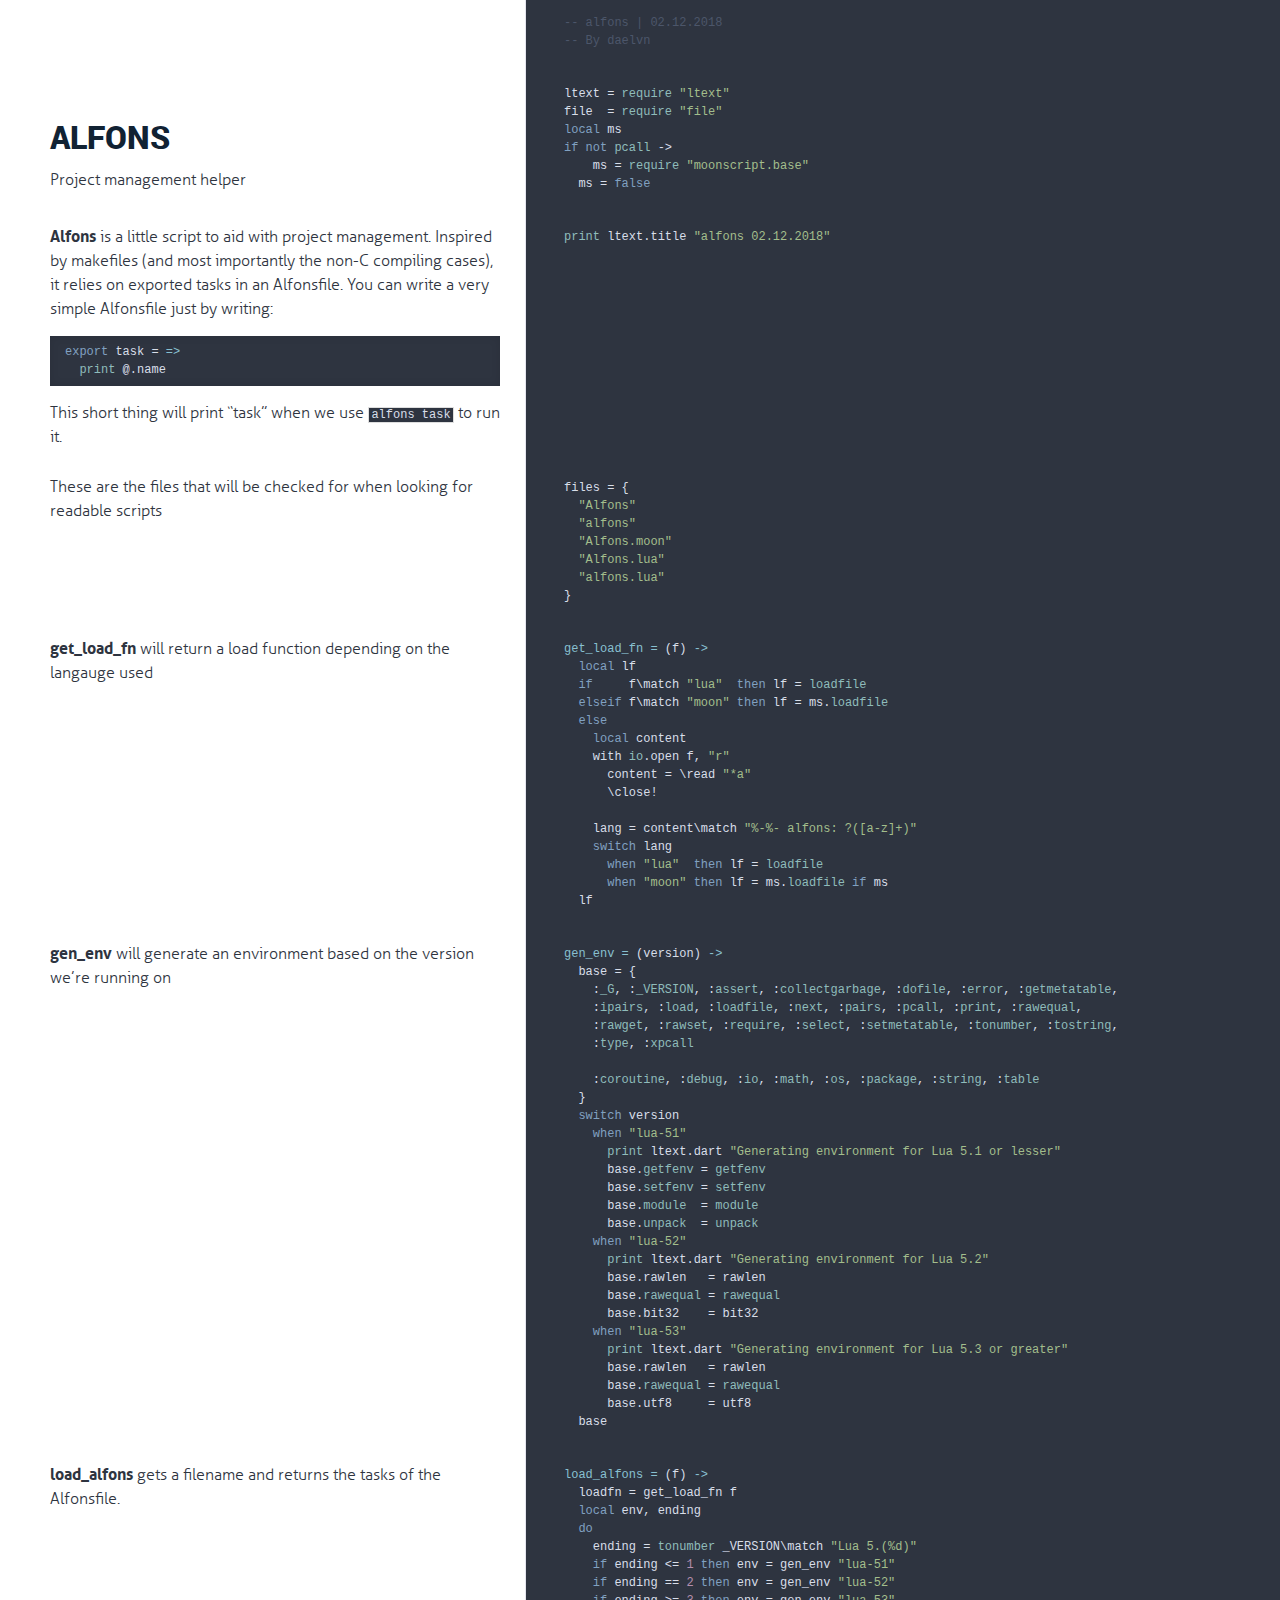
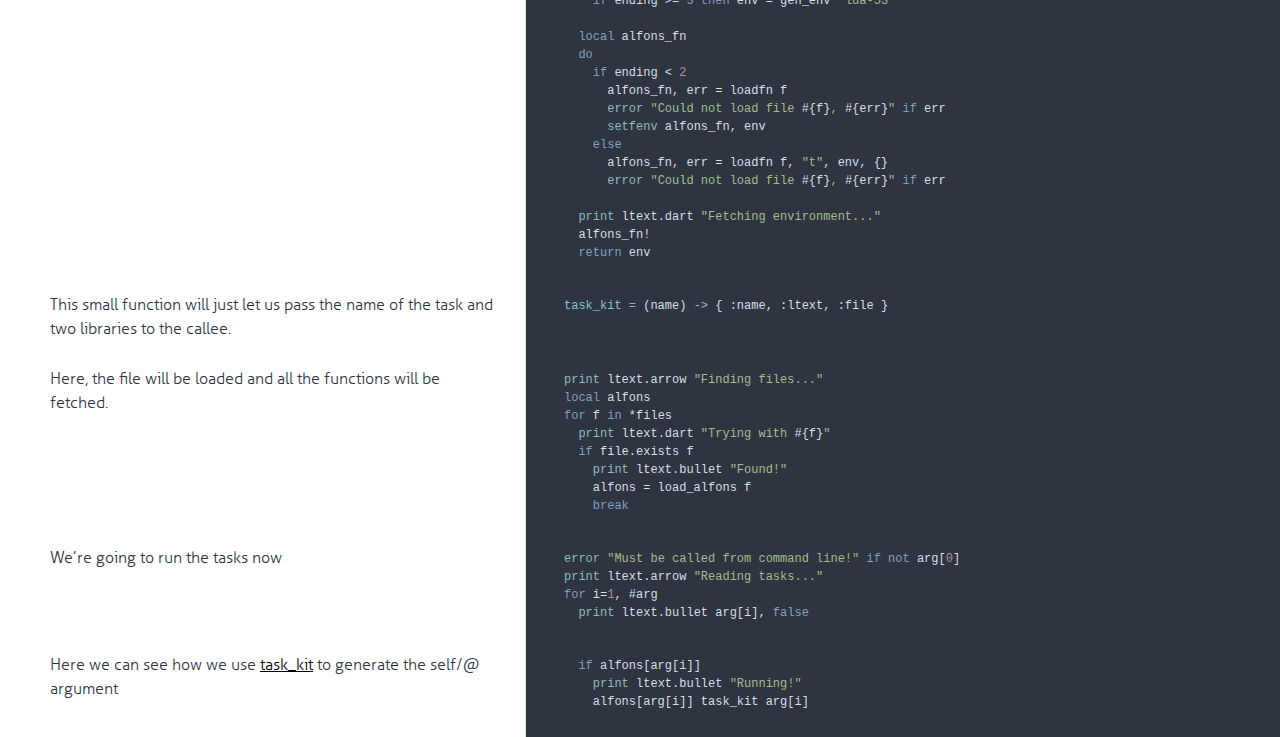
==== docs/index.html @ db0d5622 "Some irrelevant doc change" ====
<!DOCTYPE html>

<html>
<head>
  <title>alfons</title>
  <meta http-equiv="content-type" content="text/html; charset=UTF-8">
  <meta name="viewport" content="width=device-width, target-densitydpi=160dpi, initial-scale=1.0; maximum-scale=1.0; user-scalable=0;">
  <link rel="stylesheet" media="all" href="docco-nord.css" />
</head>
<body>
  <div id="container">
    <div id="background"></div>
    
    <ul class="sections">
        
        
        
        <li id="section-1">
            <div class="annotation">
              
              <div class="pilwrap ">
                <a class="pilcrow" href="#section-1">&#182;</a>
              </div>
              
            </div>
            
            <div class="content"><div class='highlight'><pre><span class="hljs-comment">-- alfons | 02.12.2018</span>
<span class="hljs-comment">-- By daelvn</span></pre></div></div>
            
        </li>
        
        
        <li id="section-2">
            <div class="annotation">
              
              <div class="pilwrap ">
                <a class="pilcrow" href="#section-2">&#182;</a>
              </div>
              <h1 id="alfons">alfons</h1>
<p>Project management helper</p>

            </div>
            
            <div class="content"><div class='highlight'><pre>ltext = <span class="hljs-built_in">require</span> <span class="hljs-string">"ltext"</span>
file  = <span class="hljs-built_in">require</span> <span class="hljs-string">"file"</span>
<span class="hljs-keyword">local</span> ms
<span class="hljs-keyword">if</span> <span class="hljs-keyword">not</span> <span class="hljs-built_in">pcall</span> -&gt;
    ms = <span class="hljs-built_in">require</span> <span class="hljs-string">"moonscript.base"</span>
  ms = <span class="hljs-literal">false</span></pre></div></div>
            
        </li>
        
        
        <li id="section-3">
            <div class="annotation">
              
              <div class="pilwrap ">
                <a class="pilcrow" href="#section-3">&#182;</a>
              </div>
              <p><strong>Alfons</strong> is a little script to aid with project management. Inspired by makefiles
(and most importantly the non-C compiling cases), it relies on exported tasks in an
Alfonsfile. You can write a very simple Alfonsfile just by writing:</p>
<pre><code class="language-moon"><span class="hljs-keyword">export</span> task = <span class="hljs-function">=&gt;</span>
  <span class="hljs-built_in">print</span> @.name</code></pre>
<p>This short thing will print “task” when we use <code>alfons task</code> to run it.</p>

            </div>
            
            <div class="content"><div class='highlight'><pre><span class="hljs-built_in">print</span> ltext.title <span class="hljs-string">"alfons 02.12.2018"</span></pre></div></div>
            
        </li>
        
        
        <li id="section-4">
            <div class="annotation">
              
              <div class="pilwrap ">
                <a class="pilcrow" href="#section-4">&#182;</a>
              </div>
              <p>These are the files that will be checked for when looking for readable scripts</p>

            </div>
            
            <div class="content"><div class='highlight'><pre>files = {
  <span class="hljs-string">"Alfons"</span>
  <span class="hljs-string">"alfons"</span>
  <span class="hljs-string">"Alfons.moon"</span>
  <span class="hljs-string">"Alfons.lua"</span>
  <span class="hljs-string">"alfons.lua"</span>
}</pre></div></div>
            
        </li>
        
        
        <li id="section-5">
            <div class="annotation">
              
              <div class="pilwrap ">
                <a class="pilcrow" href="#section-5">&#182;</a>
              </div>
              <p><strong>get_load_fn</strong> will return a load function depending on the langauge used</p>

            </div>
            
            <div class="content"><div class='highlight'><pre><span class="hljs-function"><span class="hljs-title">get_load_fn</span> = <span class="hljs-params">(f)</span> -&gt;</span>
  <span class="hljs-keyword">local</span> lf
  <span class="hljs-keyword">if</span>     f\match <span class="hljs-string">"lua"</span>  <span class="hljs-keyword">then</span> lf = <span class="hljs-built_in">loadfile</span>
  <span class="hljs-keyword">elseif</span> f\match <span class="hljs-string">"moon"</span> <span class="hljs-keyword">then</span> lf = ms.<span class="hljs-built_in">loadfile</span>
  <span class="hljs-keyword">else</span>
    <span class="hljs-keyword">local</span> content
    with <span class="hljs-built_in">io</span>.open f, <span class="hljs-string">"r"</span>
      content = \read <span class="hljs-string">"*a"</span>
      \close!

    lang = content\match <span class="hljs-string">"%-%- alfons: ?([a-z]+)"</span>
    <span class="hljs-keyword">switch</span> lang
      <span class="hljs-keyword">when</span> <span class="hljs-string">"lua"</span>  <span class="hljs-keyword">then</span> lf = <span class="hljs-built_in">loadfile</span>
      <span class="hljs-keyword">when</span> <span class="hljs-string">"moon"</span> <span class="hljs-keyword">then</span> lf = ms.<span class="hljs-built_in">loadfile</span> <span class="hljs-keyword">if</span> ms
  lf</pre></div></div>
            
        </li>
        
        
        <li id="section-6">
            <div class="annotation">
              
              <div class="pilwrap ">
                <a class="pilcrow" href="#section-6">&#182;</a>
              </div>
              <p><strong>gen_env</strong> will generate an environment based on the version we’re running on</p>

            </div>
            
            <div class="content"><div class='highlight'><pre><span class="hljs-function"><span class="hljs-title">gen_env</span> = <span class="hljs-params">(version)</span> -&gt;</span>
  base = {
    :<span class="hljs-built_in">_G</span>, :<span class="hljs-built_in">_VERSION</span>, :<span class="hljs-built_in">assert</span>, :<span class="hljs-built_in">collectgarbage</span>, :<span class="hljs-built_in">dofile</span>, :<span class="hljs-built_in">error</span>, :<span class="hljs-built_in">getmetatable</span>,
    :<span class="hljs-built_in">ipairs</span>, :<span class="hljs-built_in">load</span>, :<span class="hljs-built_in">loadfile</span>, :<span class="hljs-built_in">next</span>, :<span class="hljs-built_in">pairs</span>, :<span class="hljs-built_in">pcall</span>, :<span class="hljs-built_in">print</span>, :<span class="hljs-built_in">rawequal</span>,
    :<span class="hljs-built_in">rawget</span>, :<span class="hljs-built_in">rawset</span>, :<span class="hljs-built_in">require</span>, :<span class="hljs-built_in">select</span>, :<span class="hljs-built_in">setmetatable</span>, :<span class="hljs-built_in">tonumber</span>, :<span class="hljs-built_in">tostring</span>,
    :<span class="hljs-built_in">type</span>, :<span class="hljs-built_in">xpcall</span>
      
    :<span class="hljs-built_in">coroutine</span>, :<span class="hljs-built_in">debug</span>, :<span class="hljs-built_in">io</span>, :<span class="hljs-built_in">math</span>, :<span class="hljs-built_in">os</span>, :<span class="hljs-built_in">package</span>, :<span class="hljs-built_in">string</span>, :<span class="hljs-built_in">table</span>
  }
  <span class="hljs-keyword">switch</span> version
    <span class="hljs-keyword">when</span> <span class="hljs-string">"lua-51"</span>
      <span class="hljs-built_in">print</span> ltext.dart <span class="hljs-string">"Generating environment for Lua 5.1 or lesser"</span>
      base.<span class="hljs-built_in">getfenv</span> = <span class="hljs-built_in">getfenv</span>
      base.<span class="hljs-built_in">setfenv</span> = <span class="hljs-built_in">setfenv</span>
      base.<span class="hljs-built_in">module</span>  = <span class="hljs-built_in">module</span>
      base.<span class="hljs-built_in">unpack</span>  = <span class="hljs-built_in">unpack</span>
    <span class="hljs-keyword">when</span> <span class="hljs-string">"lua-52"</span>
      <span class="hljs-built_in">print</span> ltext.dart <span class="hljs-string">"Generating environment for Lua 5.2"</span>
      base.rawlen   = rawlen
      base.<span class="hljs-built_in">rawequal</span> = <span class="hljs-built_in">rawequal</span>
      base.bit32    = bit32
    <span class="hljs-keyword">when</span> <span class="hljs-string">"lua-53"</span>
      <span class="hljs-built_in">print</span> ltext.dart <span class="hljs-string">"Generating environment for Lua 5.3 or greater"</span>
      base.rawlen   = rawlen
      base.<span class="hljs-built_in">rawequal</span> = <span class="hljs-built_in">rawequal</span>
      base.utf8     = utf8
  base</pre></div></div>
            
        </li>
        
        
        <li id="section-7">
            <div class="annotation">
              
              <div class="pilwrap ">
                <a class="pilcrow" href="#section-7">&#182;</a>
              </div>
              <p><strong>load_alfons</strong> gets a filename and returns the tasks of the Alfonsfile.</p>

            </div>
            
            <div class="content"><div class='highlight'><pre><span class="hljs-function"><span class="hljs-title">load_alfons</span> = <span class="hljs-params">(f)</span> -&gt;</span>
  loadfn = get_load_fn f
  <span class="hljs-keyword">local</span> env, ending
  <span class="hljs-keyword">do</span>
    ending = <span class="hljs-built_in">tonumber</span> _VERSION\match <span class="hljs-string">"Lua 5.(%d)"</span>
    <span class="hljs-keyword">if</span> ending &lt;= <span class="hljs-number">1</span> <span class="hljs-keyword">then</span> env = gen_env <span class="hljs-string">"lua-51"</span>
    <span class="hljs-keyword">if</span> ending == <span class="hljs-number">2</span> <span class="hljs-keyword">then</span> env = gen_env <span class="hljs-string">"lua-52"</span>
    <span class="hljs-keyword">if</span> ending &gt;= <span class="hljs-number">3</span> <span class="hljs-keyword">then</span> env = gen_env <span class="hljs-string">"lua-53"</span>
  
  <span class="hljs-keyword">local</span> alfons_fn
  <span class="hljs-keyword">do</span>
    <span class="hljs-keyword">if</span> ending &lt; <span class="hljs-number">2</span>
      alfons_fn, err = loadfn f
      <span class="hljs-built_in">error</span> <span class="hljs-string">"Could not load file <span class="hljs-subst">#{f}</span>, <span class="hljs-subst">#{err}</span>"</span> <span class="hljs-keyword">if</span> err
      <span class="hljs-built_in">setfenv</span> alfons_fn, env
    <span class="hljs-keyword">else</span>
      alfons_fn, err = loadfn f, <span class="hljs-string">"t"</span>, env, {}
      <span class="hljs-built_in">error</span> <span class="hljs-string">"Could not load file <span class="hljs-subst">#{f}</span>, <span class="hljs-subst">#{err}</span>"</span> <span class="hljs-keyword">if</span> err

  <span class="hljs-built_in">print</span> ltext.dart <span class="hljs-string">"Fetching environment..."</span>
  alfons_fn!
  <span class="hljs-keyword">return</span> env</pre></div></div>
            
        </li>
        
        
        <li id="section-8">
            <div class="annotation">
              
              <div class="pilwrap ">
                <a class="pilcrow" href="#section-8">&#182;</a>
              </div>
              <p><a name="task_kit"></a>
This small function will just let us pass the name of the task and two libraries
to the callee.</p>

            </div>
            
            <div class="content"><div class='highlight'><pre><span class="hljs-function"><span class="hljs-title">task_kit</span> = <span class="hljs-params">(name)</span> -&gt;</span> { :name, :ltext, :file }</pre></div></div>
            
        </li>
        
        
        <li id="section-9">
            <div class="annotation">
              
              <div class="pilwrap ">
                <a class="pilcrow" href="#section-9">&#182;</a>
              </div>
              <p>Here, the file will be loaded and all the functions will be fetched.</p>

            </div>
            
            <div class="content"><div class='highlight'><pre><span class="hljs-built_in">print</span> ltext.arrow <span class="hljs-string">"Finding files..."</span>
<span class="hljs-keyword">local</span> alfons
<span class="hljs-keyword">for</span> f <span class="hljs-keyword">in</span> *files
  <span class="hljs-built_in">print</span> ltext.dart <span class="hljs-string">"Trying with <span class="hljs-subst">#{f}</span>"</span>
  <span class="hljs-keyword">if</span> file.exists f
    <span class="hljs-built_in">print</span> ltext.bullet <span class="hljs-string">"Found!"</span>
    alfons = load_alfons f
    <span class="hljs-keyword">break</span></pre></div></div>
            
        </li>
        
        
        <li id="section-10">
            <div class="annotation">
              
              <div class="pilwrap ">
                <a class="pilcrow" href="#section-10">&#182;</a>
              </div>
              <p>We’re going to run the tasks now</p>

            </div>
            
            <div class="content"><div class='highlight'><pre><span class="hljs-built_in">error</span> <span class="hljs-string">"Must be called from command line!"</span> <span class="hljs-keyword">if</span> <span class="hljs-keyword">not</span> arg[<span class="hljs-number">0</span>]
<span class="hljs-built_in">print</span> ltext.arrow <span class="hljs-string">"Reading tasks..."</span>
<span class="hljs-keyword">for</span> i=<span class="hljs-number">1</span>, #arg
  <span class="hljs-built_in">print</span> ltext.bullet arg[i], <span class="hljs-literal">false</span></pre></div></div>
            
        </li>
        
        
        <li id="section-11">
            <div class="annotation">
              
              <div class="pilwrap ">
                <a class="pilcrow" href="#section-11">&#182;</a>
              </div>
              <p>Here we can see how we use <a href="#task_kit">task_kit</a> to generate the self/@ argument </p>

            </div>
            
            <div class="content"><div class='highlight'><pre>  <span class="hljs-keyword">if</span> alfons[arg[i]]
    <span class="hljs-built_in">print</span> ltext.bullet <span class="hljs-string">"Running!"</span>
    alfons[arg[i]] task_kit arg[i]</pre></div></div>
            
        </li>
        
    </ul>
  </div>
</body>
</html>
---- docs/docco-nord.css ----
/*--------------------- Typography ----------------------------*/

@font-face {
    font-family: 'aller-light';
    src: url('public/fonts/aller-light.eot');
    src: url('public/fonts/aller-light.eot?#iefix') format('embedded-opentype'),
         url('public/fonts/aller-light.woff') format('woff'),
         url('public/fonts/aller-light.ttf') format('truetype');
    font-weight: normal;
    font-style: normal;
}

@font-face {
    font-family: 'aller-bold';
    src: url('public/fonts/aller-bold.eot');
    src: url('public/fonts/aller-bold.eot?#iefix') format('embedded-opentype'),
         url('public/fonts/aller-bold.woff') format('woff'),
         url('public/fonts/aller-bold.ttf') format('truetype');
    font-weight: normal;
    font-style: normal;
}

@font-face {
    font-family: 'roboto-black';
    src: url('public/fonts/roboto-black.eot');
    src: url('public/fonts/roboto-black.eot?#iefix') format('embedded-opentype'),
         url('public/fonts/roboto-black.woff') format('woff'),
         url('public/fonts/roboto-black.ttf') format('truetype');
    font-weight: normal;
    font-style: normal;
}

/*--------------------- Layout ----------------------------*/
html { height: 100%; }
body {
  font-family: "aller-light";
  font-size: 14px;
  line-height: 18px;
  color: #2E3440;
  margin: 0; padding: 0;
  height:100%;
}
#container { min-height: 100%; }

a {
  color: #000;
}

b, strong {
  font-weight: normal;
  font-family: "aller-bold";
}

p {
  margin: 15px 0 0px;
}
  .annotation ul, .annotation ol {
    margin: 25px 0;
  }
    .annotation ul li, .annotation ol li {
      font-size: 14px;
      line-height: 18px;
      margin: 10px 0;
    }

h1, h2, h3, h4, h5, h6 {
  color: #112233;
  line-height: 1em;
  font-weight: normal;
  font-family: "roboto-black";
  text-transform: uppercase;
  margin: 30px 0 15px 0;
}

h1 {
  margin-top: 40px;
}
h2 {
  font-size: 1.26em;
}

hr {
  border: 0;
  background: 1px #ddd;
  height: 1px;
  margin: 20px 0;
}

pre, tt, code {
  font-size: 12px; line-height: 16px;
  font-family: Menlo, Monaco, Consolas, "Lucida Console", monospace;
  margin: 0; padding: 0;
}
  .annotation pre {
    display: block;
    margin: 0;
    padding: 7px 10px;
    background: #fcfcfc;
    -moz-box-shadow:    inset 0 0 10px rgba(0,0,0,0.1);
    -webkit-box-shadow: inset 0 0 10px rgba(0,0,0,0.1);
    box-shadow:         inset 0 0 10px rgba(0,0,0,0.1);
    overflow-x: auto;
  }
    .annotation pre code {
      border: 0;
      padding: 0;
      background: transparent;
    }


blockquote {
  border-left: 5px solid #ccc;
  margin: 0;
  padding: 1px 0 1px 1em;
}
  .sections blockquote p {
    font-family: Menlo, Consolas, Monaco, monospace;
    font-size: 12px; line-height: 16px;
    color: #999;
    margin: 10px 0 0;
    white-space: pre-wrap;
  }

ul.sections {
  list-style: none;
  padding:0 0 5px 0;;
  margin:0;
}

/*
  Force border-box so that % widths fit the parent
  container without overlap because of margin/padding.

  More Info : http://www.quirksmode.org/css/box.html
*/
ul.sections > li > div {
  -moz-box-sizing: border-box;    /* firefox */
  -ms-box-sizing: border-box;     /* ie */
  -webkit-box-sizing: border-box; /* webkit */
  -khtml-box-sizing: border-box;  /* konqueror */
  box-sizing: border-box;         /* css3 */
}


/*---------------------- Jump Page -----------------------------*/
#jump_to, #jump_page {
  margin: 0;
  background: white;
  -webkit-box-shadow: 0 0 25px #777; -moz-box-shadow: 0 0 25px #777;
  -webkit-border-bottom-left-radius: 5px; -moz-border-radius-bottomleft: 5px;
  font: 16px Arial;
  cursor: pointer;
  text-align: right;
  list-style: none;
}

#jump_to a {
  text-decoration: none;
}

#jump_to a.large {
  display: none;
}
#jump_to a.small {
  font-size: 22px;
  font-weight: bold;
  color: #676767;
}

#jump_to, #jump_wrapper {
  position: fixed;
  right: 0; top: 0;
  padding: 10px 15px;
  margin:0;
}

#jump_wrapper {
  display: none;
  padding:0;
}

#jump_to:hover #jump_wrapper {
  display: block;
}

#jump_page_wrapper{
  position: fixed;
  right: 0;
  top: 0;
  bottom: 0;
}

#jump_page {
  padding: 5px 0 3px;
  margin: 0 0 25px 25px;
  max-height: 100%;
  overflow: auto;
}

#jump_page .source {
  display: block;
  padding: 15px;
  text-decoration: none;
  border-top: 1px solid #eee;
}

#jump_page .source:hover {
  background: #2E3440;
}

#jump_page .source:first-child {
}

/*---------------------- Low resolutions (> 320px) ---------------------*/
@media only screen and (min-width: 320px) {
  .pilwrap { display: none; }

  ul.sections > li > div {
    display: block;
    padding:5px 10px 0 10px;
  }

  ul.sections > li > div.annotation ul, ul.sections > li > div.annotation ol {
    padding-left: 30px;
  }

  ul.sections > li > div.content {
    overflow-x:auto;
    -webkit-box-shadow: inset 0 0 5px #e5e5ee;
    box-shadow: inset 0 0 5px #e5e5ee;
    border: 1px solid #dedede;
    margin:5px 10px 5px 10px;
    padding-bottom: 5px;
  }

  ul.sections > li > div.annotation pre {
    margin: 7px 0 7px;
    padding-left: 15px;
  }

  ul.sections > li > div.annotation p tt, .annotation code {
    background: #2E3440;
    border: 1px solid #dedede;
    font-size: 12px;
    padding: 0 0.2em;
  }
}

/*----------------------  (> 481px) ---------------------*/
@media only screen and (min-width: 481px) {
  #container {
    position: relative;
  }
  body {
    background-color: #2E3440;
    font-size: 15px;
    line-height: 21px;
  }
  pre, tt, code {
    line-height: 18px;
  }
  p, ul, ol {
    margin: 0 0 15px;
  }


  #jump_to {
    padding: 5px 10px;
  }
  #jump_wrapper {
    padding: 0;
  }
  #jump_to, #jump_page {
    font: 10px Arial;
    text-transform: uppercase;
  }
  #jump_page .source {
    padding: 5px 10px;
  }
  #jump_to a.large {
    display: inline-block;
  }
  #jump_to a.small {
    display: none;
  }



  #background {
    position: absolute;
    top: 0; bottom: 0;
    width: 350px;
    background: #fff;
    border-right: 1px solid #e5e5ee;
    z-index: -1;
  }

  ul.sections > li > div.annotation ul, ul.sections > li > div.annotation ol {
    padding-left: 40px;
  }

  ul.sections > li {
    white-space: nowrap;
  }

  ul.sections > li > div {
    display: inline-block;
  }

  ul.sections > li > div.annotation {
    max-width: 350px;
    min-width: 350px;
    min-height: 5px;
    padding: 13px;
    overflow-x: hidden;
    white-space: normal;
    vertical-align: top;
    text-align: left;
  }
  ul.sections > li > div.annotation pre {
    margin: 15px 0 15px;
    padding-left: 15px;
  }

  ul.sections > li > div.content {
    padding: 13px;
    vertical-align: top;
    border: none;
    -webkit-box-shadow: none;
    box-shadow: none;
  }

  .pilwrap {
    position: relative;
    display: inline;
  }

  .pilcrow {
    font: 12px Arial;
    text-decoration: none;
    color: #454545;
    position: absolute;
    top: 3px; left: -20px;
    padding: 1px 2px;
    opacity: 0;
    -webkit-transition: opacity 0.2s linear;
  }
    .for-h1 .pilcrow {
      top: 47px;
    }
    .for-h2 .pilcrow, .for-h3 .pilcrow, .for-h4 .pilcrow {
      top: 35px;
    }

  ul.sections > li > div.annotation:hover .pilcrow {
    opacity: 1;
  }
}

/*---------------------- (> 1025px) ---------------------*/
@media only screen and (min-width: 1025px) {

  body {
    font-size: 16px;
    line-height: 24px;
  }

  #background {
    width: 525px;
  }
  ul.sections > li > div.annotation {
    max-width: 525px;
    min-width: 525px;
    padding: 10px 25px 1px 50px;
  }
  ul.sections > li > div.content {
    padding: 9px 15px 16px 25px;
  }
}

/*---------------------- Syntax Highlighting -----------------------------*/

td.linenos { background-color: #f0f0f0; padding-right: 10px; }
span.lineno { background-color: #f0f0f0; padding: 0 5px 0 5px; }
/*

github.com style (c) Vasily Polovnyov <vast@whiteants.net>

*/
/*
pre code {
  display: block; padding: 0.5em;
  color: #000;
  background: #f8f8ff
}

pre .hljs-comment,
pre .hljs-template_comment,
pre .hljs-diff .hljs-header,
pre .hljs-javadoc {
  color: #408080;
  font-style: italic
}

pre .hljs-keyword,
pre .hljs-assignment,
pre .hljs-literal,
pre .hljs-css .hljs-rule .hljs-keyword,
pre .hljs-winutils,
pre .hljs-javascript .hljs-title,
pre .hljs-lisp .hljs-title,
pre .hljs-subst {
  color: #954121;
  /*font-weight: bold*/
/*}

pre .hljs-number,
pre .hljs-hexcolor {
  color: #40a070
}

pre .hljs-string,
pre .hljs-tag .hljs-value,
pre .hljs-phpdoc,
pre .hljs-tex .hljs-formula {
  color: #219161;
}

pre .hljs-title,
pre .hljs-id {
  color: #19469D;
}
pre .hljs-params {
  color: #00F;
}

pre .hljs-javascript .hljs-title,
pre .hljs-lisp .hljs-title,
pre .hljs-subst {
  font-weight: normal
}

pre .hljs-class .hljs-title,
pre .hljs-haskell .hljs-label,
pre .hljs-tex .hljs-command {
  color: #458;
  font-weight: bold
}

pre .hljs-tag,
pre .hljs-tag .hljs-title,
pre .hljs-rules .hljs-property,
pre .hljs-django .hljs-tag .hljs-keyword {
  color: #000080;
  font-weight: normal
}

pre .hljs-attribute,
pre .hljs-variable,
pre .hljs-instancevar,
pre .hljs-lisp .hljs-body {
  color: #008080
}

pre .hljs-regexp {
  color: #B68
}

pre .hljs-class {
  color: #458;
  font-weight: bold
}

pre .hljs-symbol,
pre .hljs-ruby .hljs-symbol .hljs-string,
pre .hljs-ruby .hljs-symbol .hljs-keyword,
pre .hljs-ruby .hljs-symbol .hljs-keymethods,
pre .hljs-lisp .hljs-keyword,
pre .hljs-tex .hljs-special,
pre .hljs-input_number {
  color: #990073
}

pre .hljs-builtin,
pre .hljs-constructor,
pre .hljs-built_in,
pre .hljs-lisp .hljs-title {
  color: #0086b3
}

pre .hljs-preprocessor,
pre .hljs-pi,
pre .hljs-doctype,
pre .hljs-shebang,
pre .hljs-cdata {
  color: #999;
  font-weight: bold
}

pre .hljs-deletion {
  background: #fdd
}

pre .hljs-addition {
  background: #dfd
}

pre .hljs-diff .hljs-change {
  background: #0086b3
}

pre .hljs-chunk {
  color: #aaa
}

pre .hljs-tex .hljs-formula {
  opacity: 0.5;
}*/
/*
 * Copyright (c) 2017-present Arctic Ice Studio <development@arcticicestudio.com>
 * Copyright (c) 2017-present Sven Greb <development@svengreb.de>
 *
 * Project:    Nord highlight.js
 * Version:    0.1.0
 * Repository: https://github.com/arcticicestudio/nord-highlightjs
 * License:    MIT
 * References:
 *   https://github.com/arcticicestudio/nord
 */
div.annotation code {
  color: #d8dee9;
}

div.annotation pre {
  background-color: #2e3440;
}

div.highlight pre {
  color: #d8dee9;
}

.hljs {
  display: block;
  overflow-x: auto;
  padding: 0.5em;
  background: #2E3440;
}

.hljs,
.hljs-subst {
  color: #D8DEE9;
}

.hljs-selector-tag {
  color: #81A1C1;
}

.hljs-selector-id {
  color: #8FBCBB;
  font-weight: bold;
}

.hljs-selector-class {
  color: #8FBCBB;
}

.hljs-selector-attr {
  color: #8FBCBB;
}

.hljs-selector-pseudo {
  color: #88C0D0;
}

.hljs-addition {
  background-color: rgba(163, 190, 140, 0.5);
}

.hljs-deletion {
  background-color: rgba(191, 97, 106, 0.5);
}

.hljs-built_in,
.hljs-type {
  color: #8FBCBB;
}

.hljs-class {
  color: #8FBCBB;
}

.hljs-function {
  color: #88C0D0;
}

.hljs-function > .hljs-title {
  color: #88C0D0;
}

.hljs-keyword,
.hljs-literal,
.hljs-symbol {
  color: #81A1C1;
}

.hljs-number {
  color: #B48EAD;
}

.hljs-regexp {
  color: #EBCB8B;
}

.hljs-string {
  color: #A3BE8C;
}

.hljs-title {
  color: #8FBCBB;
}

.hljs-params {
  color: #D8DEE9;
}

.hljs-bullet {
  color: #81A1C1;
}

.hljs-code {
  color: #8FBCBB;
}

.hljs-emphasis {
  font-style: italic;
}

.hljs-formula {
  color: #8FBCBB;
}

.hljs-strong {
  font-weight: bold;
}

.hljs-link:hover {
  text-decoration: underline;
}

.hljs-quote {
  color: #4C566A;
}

.hljs-comment {
  color: #4C566A;
}

.hljs-doctag {
  color: #8FBCBB;
}

.hljs-meta,
.hljs-meta-keyword {
  color: #5E81AC;
}

.hljs-meta-string {
  color: #A3BE8C;
}

.hljs-attr {
  color: #8FBCBB;
}

.hljs-attribute {
  color: #D8DEE9;
}

.hljs-builtin-name {
  color: #81A1C1;
}

.hljs-name {
  color: #81A1C1;
}

.hljs-section {
  color: #88C0D0;
}

.hljs-tag {
  color: #81A1C1;
}

.hljs-variable {
  color: #D8DEE9;
}

.hljs-template-variable {
  color: #D8DEE9;
}

.hljs-template-tag {
  color: #5E81AC;
}

.abnf .hljs-attribute {
  color: #88C0D0;
}

.abnf .hljs-symbol {
  color: #EBCB8B;
}

.apache .hljs-attribute {
  color: #88C0D0;
}

.apache .hljs-section {
  color: #81A1C1;
}

.arduino .hljs-built_in {
  color: #88C0D0;
}

.aspectj .hljs-meta {
  color: #D08770;
}

.aspectj > .hljs-title {
  color: #88C0D0;
}

.bnf .hljs-attribute {
  color: #8FBCBB;
}

.clojure .hljs-name {
  color: #88C0D0;
}

.clojure .hljs-symbol {
  color: #EBCB8B;
}

.coq .hljs-built_in {
  color: #88C0D0;
}

.cpp .hljs-meta-string {
  color: #8FBCBB;
}

.css .hljs-built_in {
  color: #88C0D0;
}

.css .hljs-keyword {
  color: #D08770;
}

.diff .hljs-meta {
  color: #8FBCBB;
}

.ebnf .hljs-attribute {
  color: #8FBCBB;
}

.glsl .hljs-built_in {
  color: #88C0D0;
}

.groovy .hljs-meta:not(:first-child) {
  color: #D08770;
}

.haxe .hljs-meta {
  color: #D08770;
}

.java .hljs-meta {
  color: #D08770;
}

.ldif .hljs-attribute {
  color: #8FBCBB;
}

.lisp .hljs-name {
  color: #88C0D0;
}

.lua .hljs-built_in {
  color: #88C0D0;
}

.moonscript .hljs-built_in {
  color: #88C0D0;
}

.nginx .hljs-attribute {
  color: #88C0D0;
}

.nginx .hljs-section {
  color: #5E81AC;
}

.pf .hljs-built_in {
  color: #88C0D0;
}

.processing .hljs-built_in {
  color: #88C0D0;
}

.scss .hljs-keyword {
  color: #81A1C1;
}

.stylus .hljs-keyword {
  color: #81A1C1;
}

.swift .hljs-meta {
  color: #D08770;
}

.vim .hljs-built_in {
  color: #88C0D0;
  font-style: italic;
}

.yaml .hljs-meta {
  color: #D08770;
}
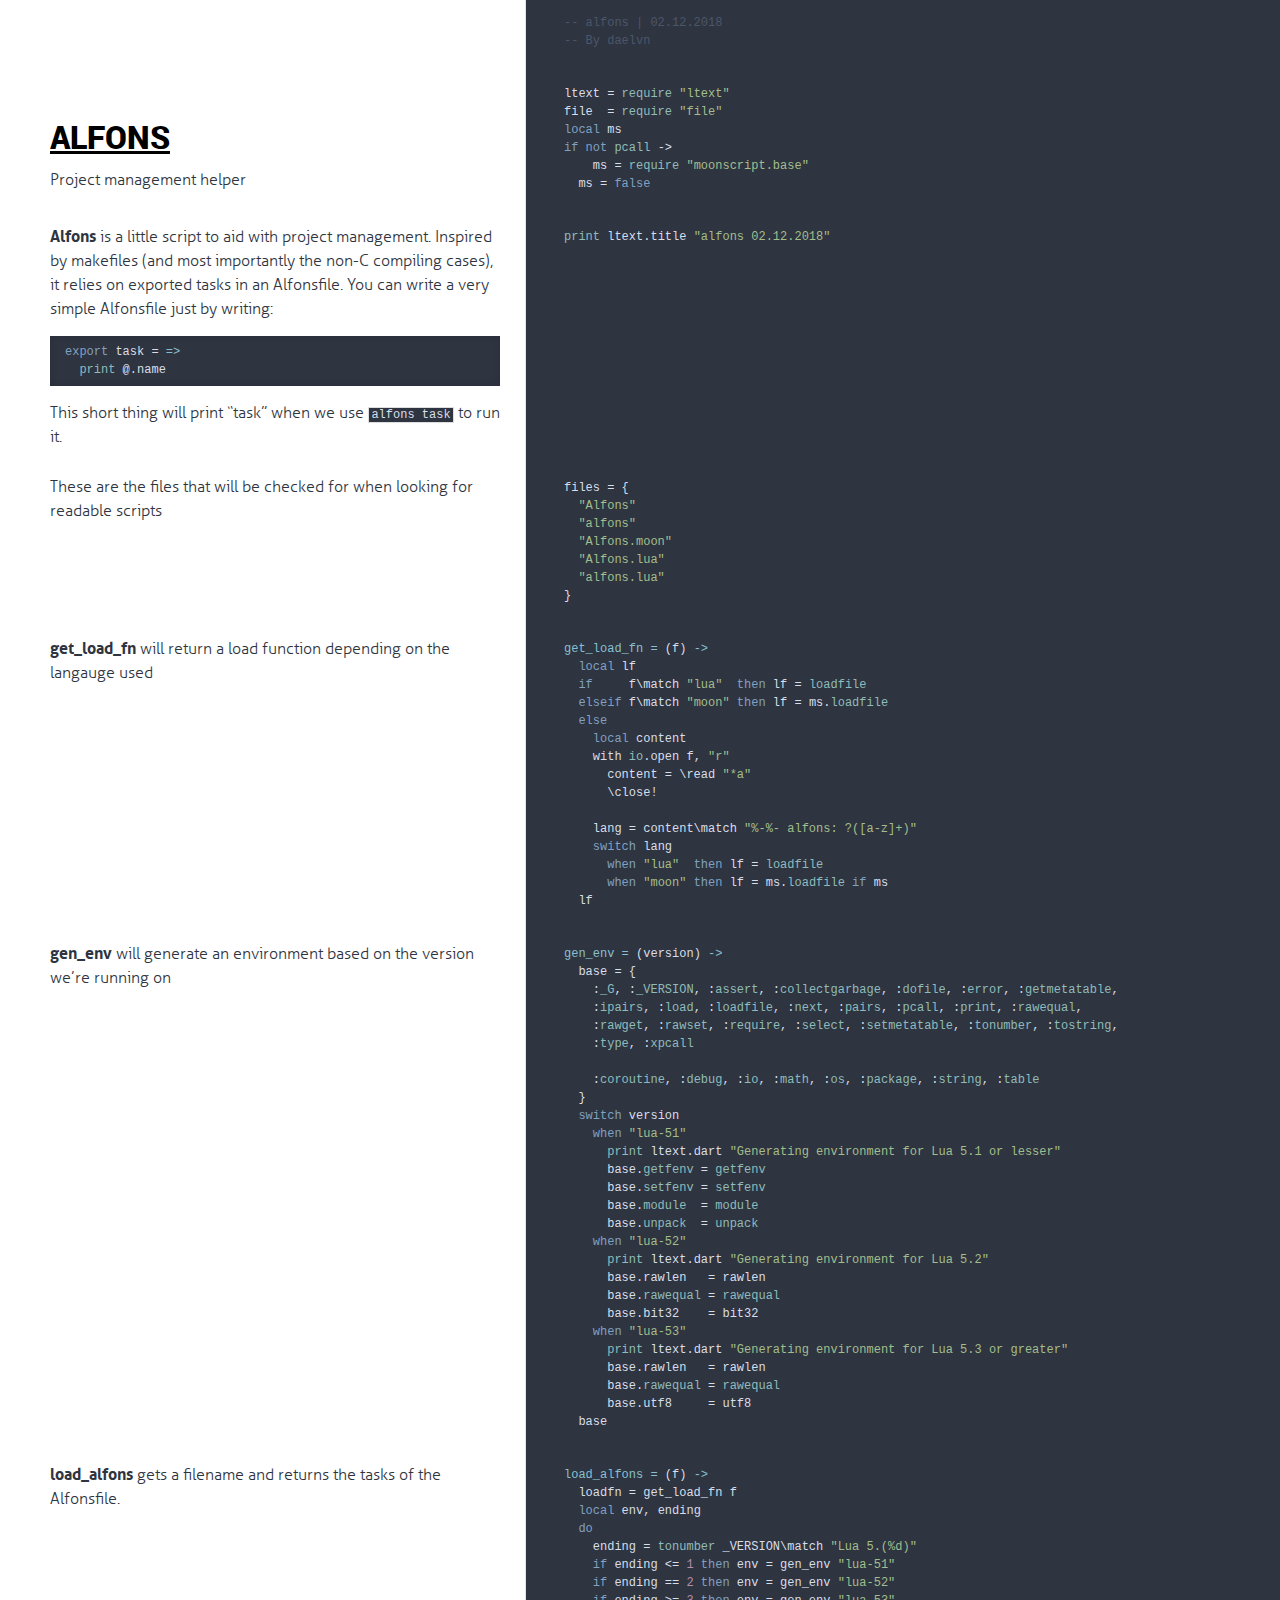
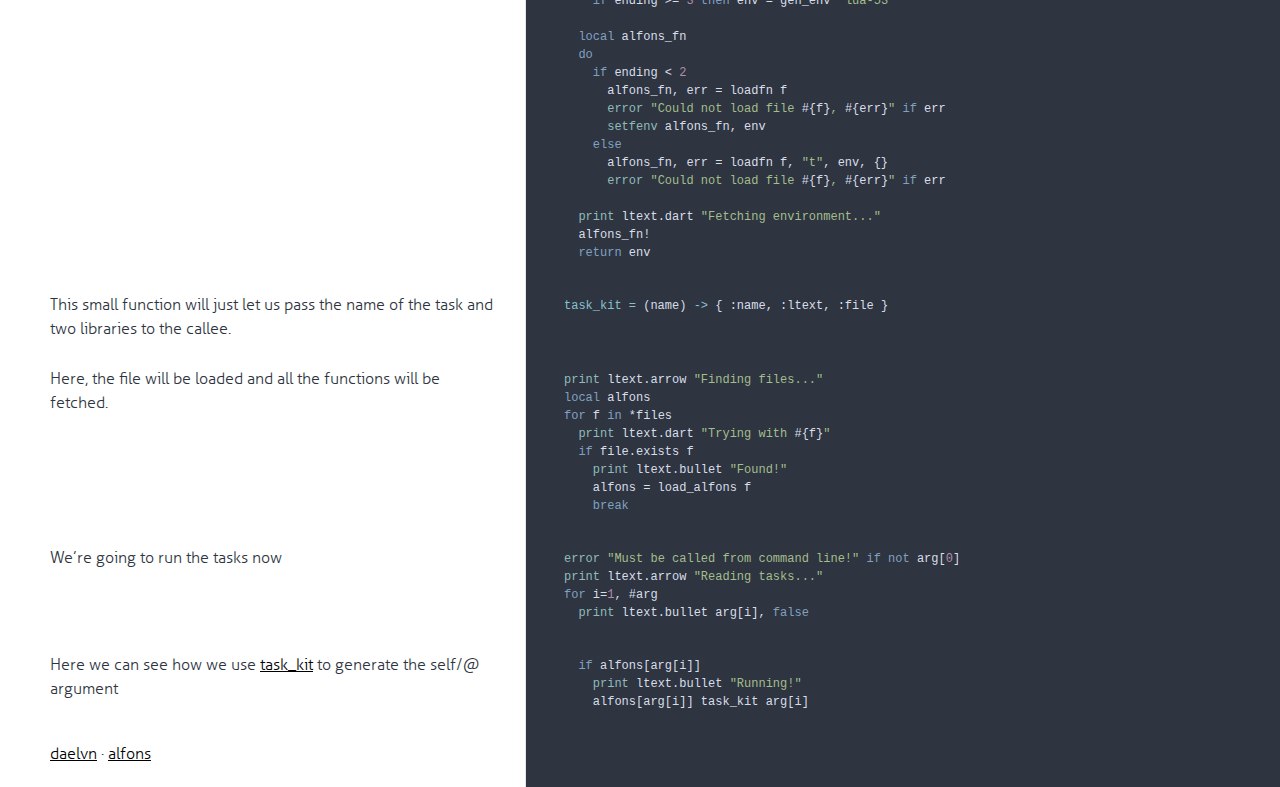
==== commit 71c02f5a: "Some irrelevant doc change again, fuckup included" ====
--- a/docs/index.html
+++ b/docs/index.html
@@ -2,7 +2,7 @@
 
 <html>
 <head>
-  <title>alfons</title>
+  <title>[alfons](https://github.com/daelvn/alfons)</title>
   <meta http-equiv="content-type" content="text/html; charset=UTF-8">
   <meta name="viewport" content="width=device-width, target-densitydpi=160dpi, initial-scale=1.0; maximum-scale=1.0; user-scalable=0;">
   <link rel="stylesheet" media="all" href="docco-nord.css" />
@@ -36,7 +36,7 @@
               <div class="pilwrap ">
                 <a class="pilcrow" href="#section-2">&#182;</a>
               </div>
-              <h1 id="alfons">alfons</h1>
+              <h1 id="alfons"><a href="https://github.com/daelvn/alfons">alfons</a></h1>
 <p>Project management helper</p>
 
             </div>
@@ -271,6 +271,19 @@
             
         </li>
         
+        
+        <li id="section-12">
+            <div class="annotation">
+              
+              <div class="pilwrap ">
+                <a class="pilcrow" href="#section-12">&#182;</a>
+              </div>
+              <p><a href="https://github.com/daelvn">daelvn</a> · <a href="https://alfons.daelvn.ga">alfons</a></p>
+
+            </div>
+            
+        </li>
+        
     </ul>
   </div>
 </body>
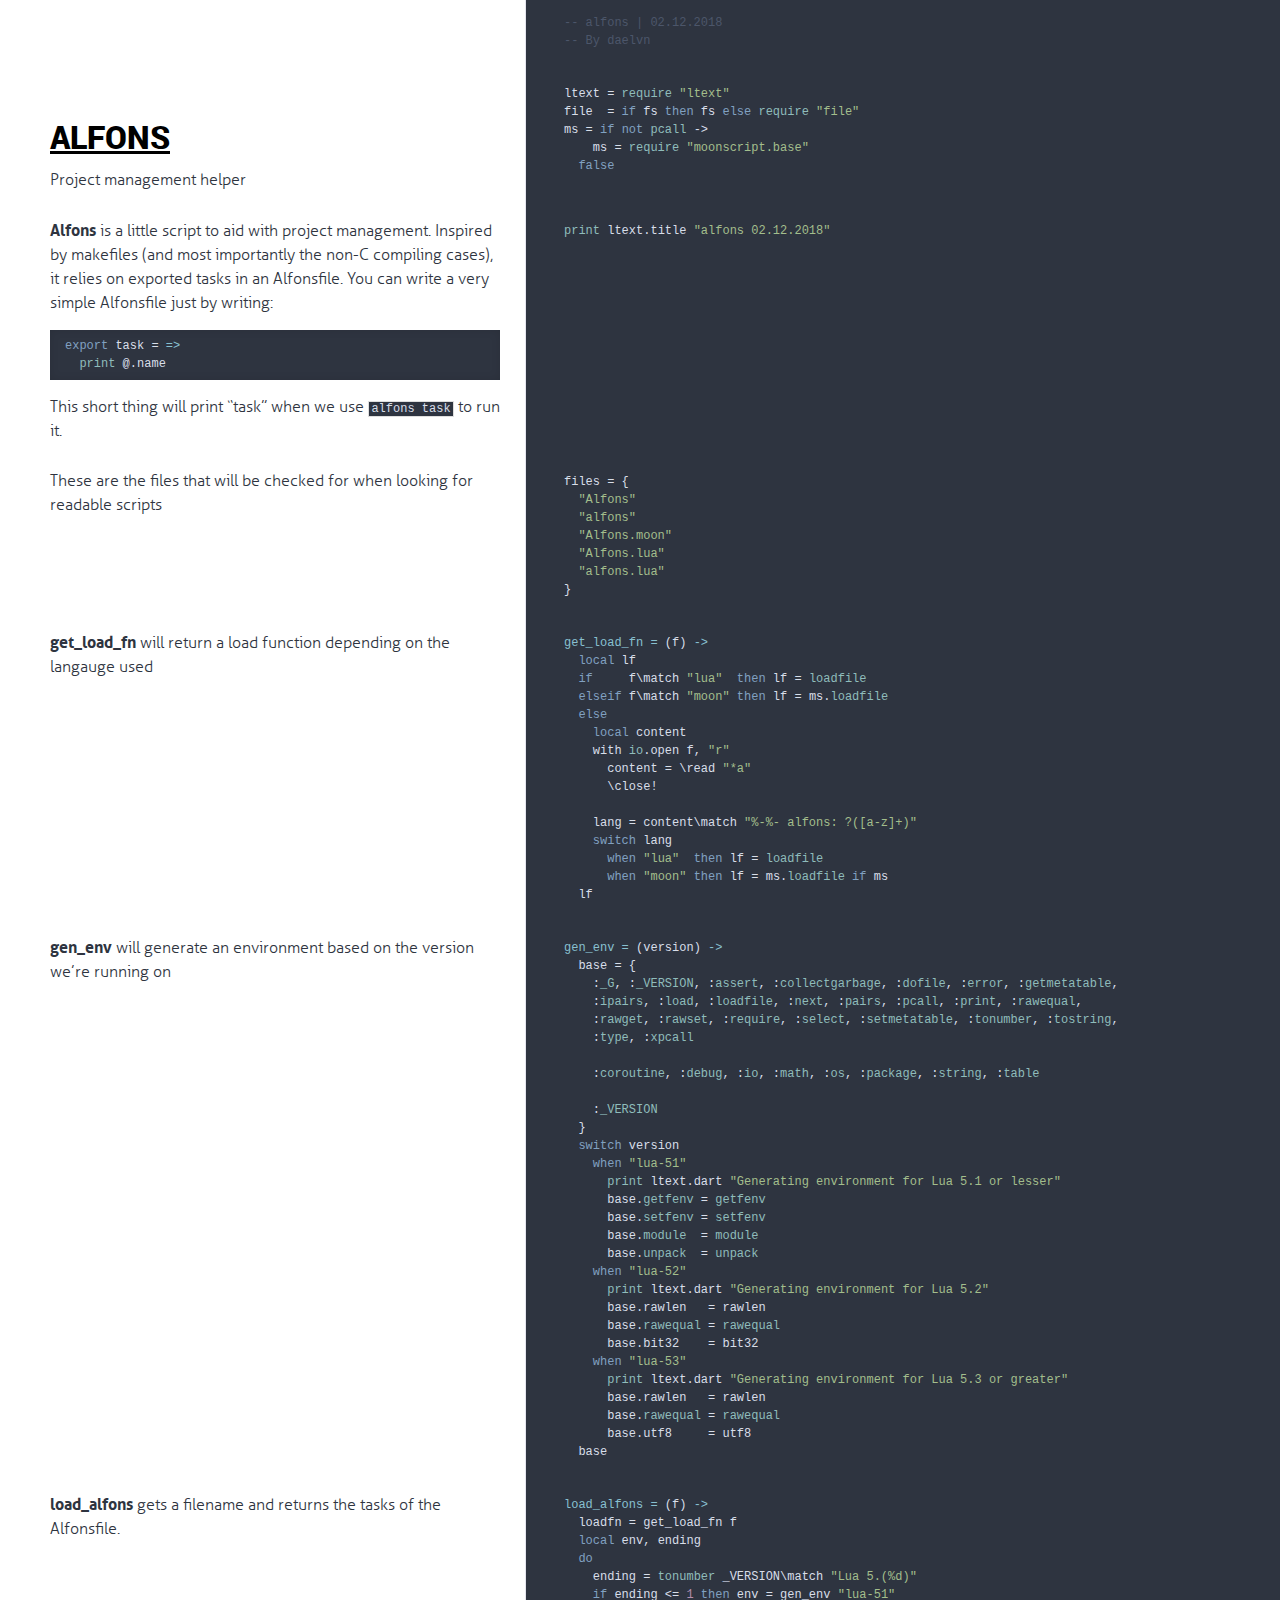
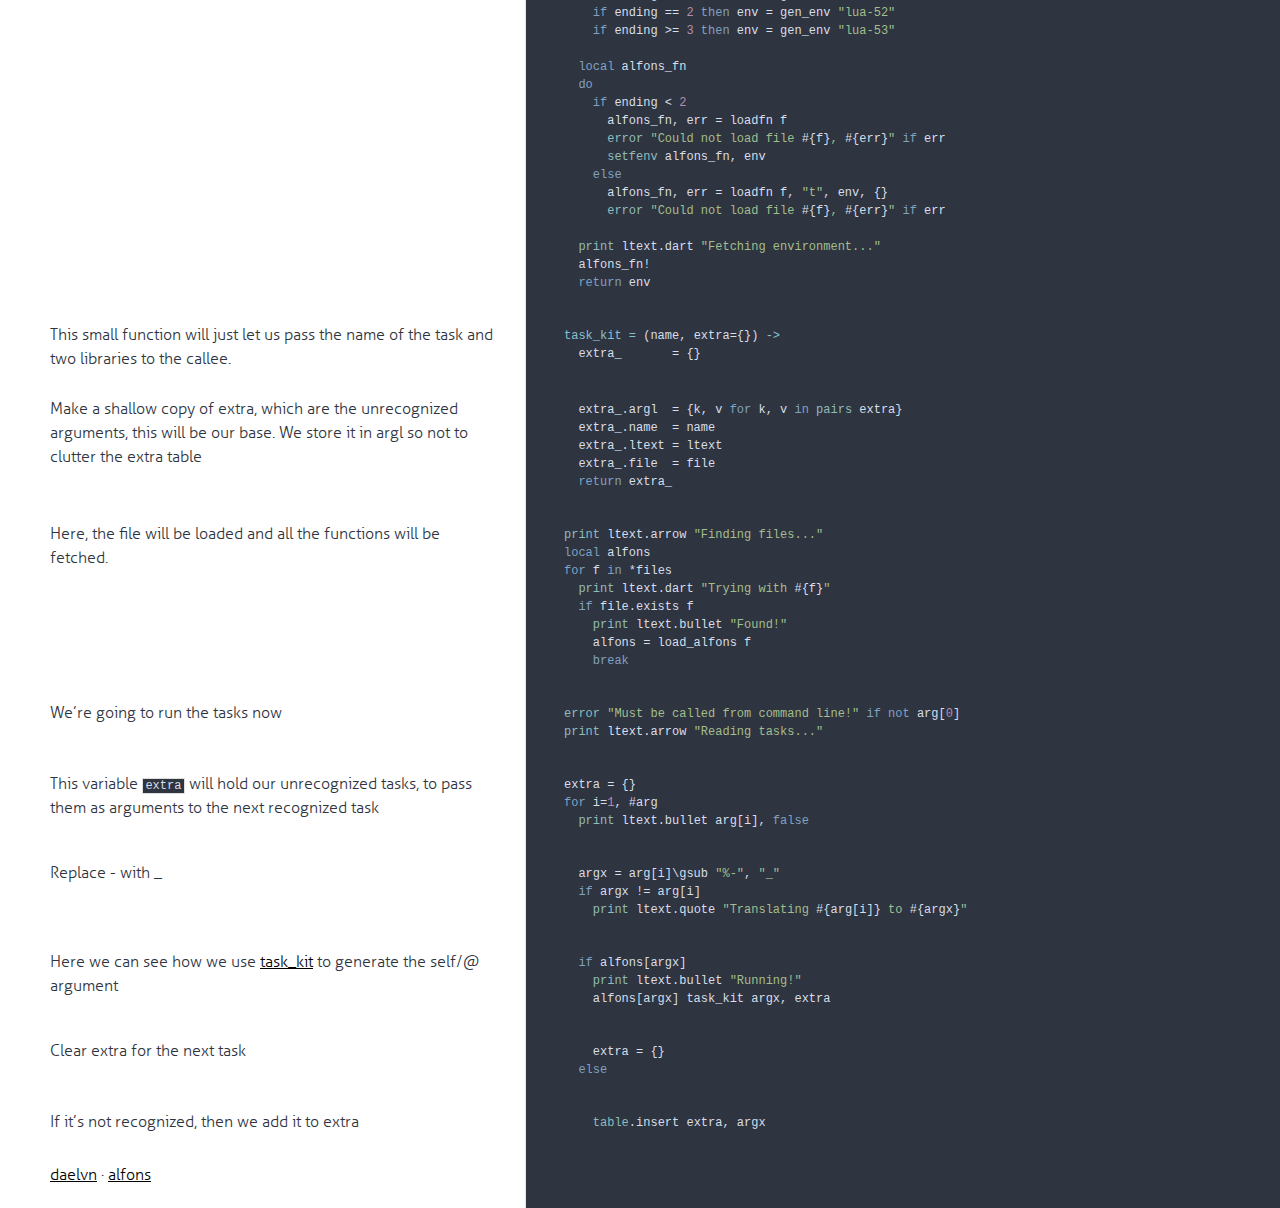
==== commit 68eb2a72: "Added hyphenation and argument passing" ====
--- a/docs/index.html
+++ b/docs/index.html
@@ -42,11 +42,10 @@
             </div>
             
             <div class="content"><div class='highlight'><pre>ltext = <span class="hljs-built_in">require</span> <span class="hljs-string">"ltext"</span>
-file  = <span class="hljs-built_in">require</span> <span class="hljs-string">"file"</span>
-<span class="hljs-keyword">local</span> ms
-<span class="hljs-keyword">if</span> <span class="hljs-keyword">not</span> <span class="hljs-built_in">pcall</span> -&gt;
+file  = <span class="hljs-keyword">if</span> fs <span class="hljs-keyword">then</span> fs <span class="hljs-keyword">else</span> <span class="hljs-built_in">require</span> <span class="hljs-string">"file"</span>
+ms = <span class="hljs-keyword">if</span> <span class="hljs-keyword">not</span> <span class="hljs-built_in">pcall</span> -&gt;
     ms = <span class="hljs-built_in">require</span> <span class="hljs-string">"moonscript.base"</span>
-  ms = <span class="hljs-literal">false</span></pre></div></div>
+  <span class="hljs-literal">false</span></pre></div></div>
             
         </li>
         
@@ -139,6 +138,8 @@
     :<span class="hljs-built_in">type</span>, :<span class="hljs-built_in">xpcall</span>
       
     :<span class="hljs-built_in">coroutine</span>, :<span class="hljs-built_in">debug</span>, :<span class="hljs-built_in">io</span>, :<span class="hljs-built_in">math</span>, :<span class="hljs-built_in">os</span>, :<span class="hljs-built_in">package</span>, :<span class="hljs-built_in">string</span>, :<span class="hljs-built_in">table</span>
+
+    :<span class="hljs-built_in">_VERSION</span>
   }
   <span class="hljs-keyword">switch</span> version
     <span class="hljs-keyword">when</span> <span class="hljs-string">"lua-51"</span>
@@ -210,7 +211,8 @@
 
             </div>
             
-            <div class="content"><div class='highlight'><pre><span class="hljs-function"><span class="hljs-title">task_kit</span> = <span class="hljs-params">(name)</span> -&gt;</span> { :name, :ltext, :file }</pre></div></div>
+            <div class="content"><div class='highlight'><pre><span class="hljs-function"><span class="hljs-title">task_kit</span> = <span class="hljs-params">(name, extra={})</span> -&gt;</span>
+  extra_       = {}</pre></div></div>
             
         </li>
         
@@ -220,6 +222,26 @@
               
               <div class="pilwrap ">
                 <a class="pilcrow" href="#section-9">&#182;</a>
+              </div>
+              <p>Make a shallow copy of extra, which are the unrecognized arguments, this will be our base.
+We store it in argl so not to clutter the extra table</p>
+
+            </div>
+            
+            <div class="content"><div class='highlight'><pre>  extra_.argl  = {k, v <span class="hljs-keyword">for</span> k, v <span class="hljs-keyword">in</span> <span class="hljs-built_in">pairs</span> extra}
+  extra_.name  = name
+  extra_.ltext = ltext
+  extra_.file  = file
+  <span class="hljs-keyword">return</span> extra_</pre></div></div>
+            
+        </li>
+        
+        
+        <li id="section-10">
+            <div class="annotation">
+              
+              <div class="pilwrap ">
+                <a class="pilcrow" href="#section-10">&#182;</a>
               </div>
               <p>Here, the file will be loaded and all the functions will be fetched.</p>
 
@@ -237,46 +259,109 @@
         </li>
         
         
-        <li id="section-10">
-            <div class="annotation">
-              
-              <div class="pilwrap ">
-                <a class="pilcrow" href="#section-10">&#182;</a>
+        <li id="section-11">
+            <div class="annotation">
+              
+              <div class="pilwrap ">
+                <a class="pilcrow" href="#section-11">&#182;</a>
               </div>
               <p>We’re going to run the tasks now</p>
 
             </div>
             
             <div class="content"><div class='highlight'><pre><span class="hljs-built_in">error</span> <span class="hljs-string">"Must be called from command line!"</span> <span class="hljs-keyword">if</span> <span class="hljs-keyword">not</span> arg[<span class="hljs-number">0</span>]
-<span class="hljs-built_in">print</span> ltext.arrow <span class="hljs-string">"Reading tasks..."</span>
+<span class="hljs-built_in">print</span> ltext.arrow <span class="hljs-string">"Reading tasks..."</span></pre></div></div>
+            
+        </li>
+        
+        
+        <li id="section-12">
+            <div class="annotation">
+              
+              <div class="pilwrap ">
+                <a class="pilcrow" href="#section-12">&#182;</a>
+              </div>
+              <p>This variable <code>extra</code> will hold our unrecognized tasks, to pass them as arguments to the next recognized task</p>
+
+            </div>
+            
+            <div class="content"><div class='highlight'><pre>extra = {}
 <span class="hljs-keyword">for</span> i=<span class="hljs-number">1</span>, #arg
   <span class="hljs-built_in">print</span> ltext.bullet arg[i], <span class="hljs-literal">false</span></pre></div></div>
             
         </li>
         
         
-        <li id="section-11">
-            <div class="annotation">
-              
-              <div class="pilwrap ">
-                <a class="pilcrow" href="#section-11">&#182;</a>
+        <li id="section-13">
+            <div class="annotation">
+              
+              <div class="pilwrap ">
+                <a class="pilcrow" href="#section-13">&#182;</a>
+              </div>
+              <p>Replace - with _</p>
+
+            </div>
+            
+            <div class="content"><div class='highlight'><pre>  argx = arg[i]\gsub <span class="hljs-string">"%-"</span>, <span class="hljs-string">"_"</span>
+  <span class="hljs-keyword">if</span> argx != arg[i]
+    <span class="hljs-built_in">print</span> ltext.quote <span class="hljs-string">"Translating <span class="hljs-subst">#{arg[i]}</span> to <span class="hljs-subst">#{argx}</span>"</span></pre></div></div>
+            
+        </li>
+        
+        
+        <li id="section-14">
+            <div class="annotation">
+              
+              <div class="pilwrap ">
+                <a class="pilcrow" href="#section-14">&#182;</a>
               </div>
               <p>Here we can see how we use <a href="#task_kit">task_kit</a> to generate the self/@ argument </p>
 
             </div>
             
-            <div class="content"><div class='highlight'><pre>  <span class="hljs-keyword">if</span> alfons[arg[i]]
+            <div class="content"><div class='highlight'><pre>  <span class="hljs-keyword">if</span> alfons[argx]
     <span class="hljs-built_in">print</span> ltext.bullet <span class="hljs-string">"Running!"</span>
-    alfons[arg[i]] task_kit arg[i]</pre></div></div>
-            
-        </li>
-        
-        
-        <li id="section-12">
-            <div class="annotation">
-              
-              <div class="pilwrap ">
-                <a class="pilcrow" href="#section-12">&#182;</a>
+    alfons[argx] task_kit argx, extra</pre></div></div>
+            
+        </li>
+        
+        
+        <li id="section-15">
+            <div class="annotation">
+              
+              <div class="pilwrap ">
+                <a class="pilcrow" href="#section-15">&#182;</a>
+              </div>
+              <p>Clear extra for the next task</p>
+
+            </div>
+            
+            <div class="content"><div class='highlight'><pre>    extra = {}
+  <span class="hljs-keyword">else</span></pre></div></div>
+            
+        </li>
+        
+        
+        <li id="section-16">
+            <div class="annotation">
+              
+              <div class="pilwrap ">
+                <a class="pilcrow" href="#section-16">&#182;</a>
+              </div>
+              <p>If it’s not recognized, then we add it to extra</p>
+
+            </div>
+            
+            <div class="content"><div class='highlight'><pre>    <span class="hljs-built_in">table</span>.insert extra, argx</pre></div></div>
+            
+        </li>
+        
+        
+        <li id="section-17">
+            <div class="annotation">
+              
+              <div class="pilwrap ">
+                <a class="pilcrow" href="#section-17">&#182;</a>
               </div>
               <p><a href="https://github.com/daelvn">daelvn</a> · <a href="https://alfons.daelvn.ga">alfons</a></p>
 
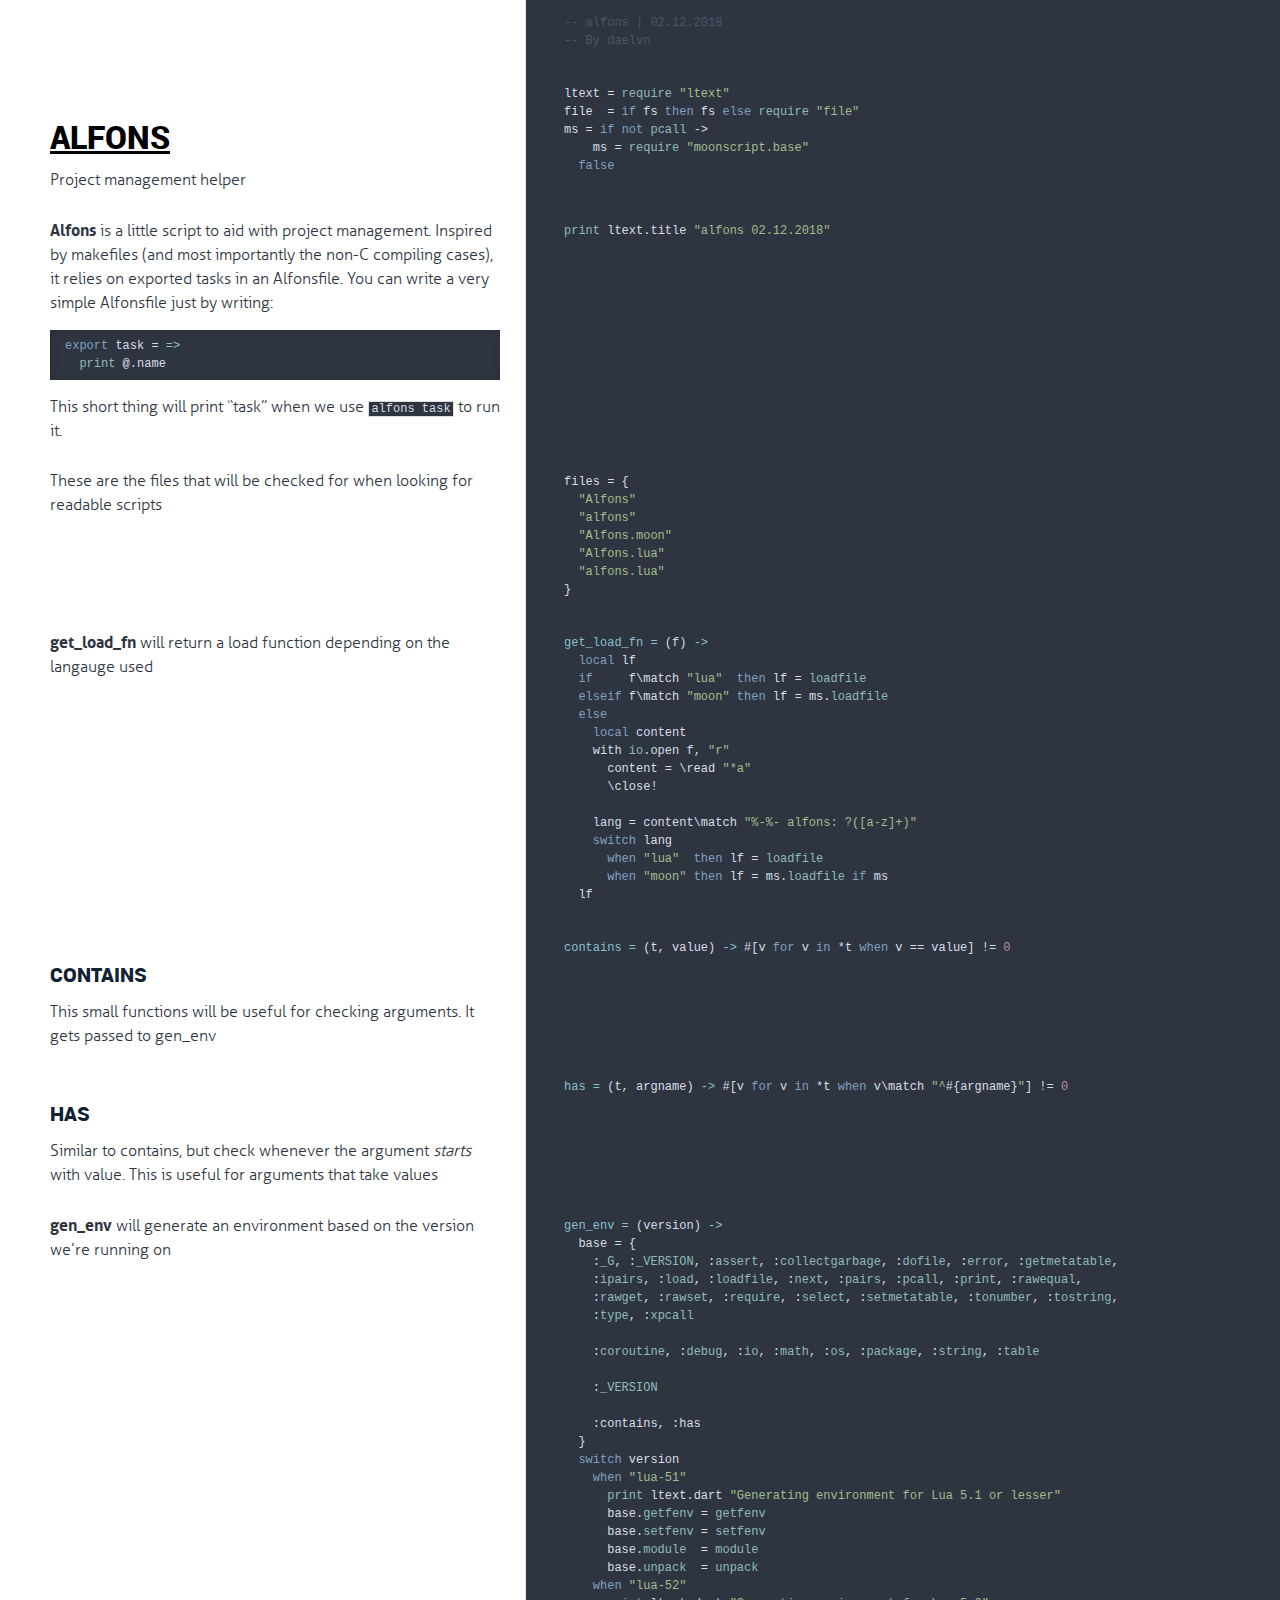
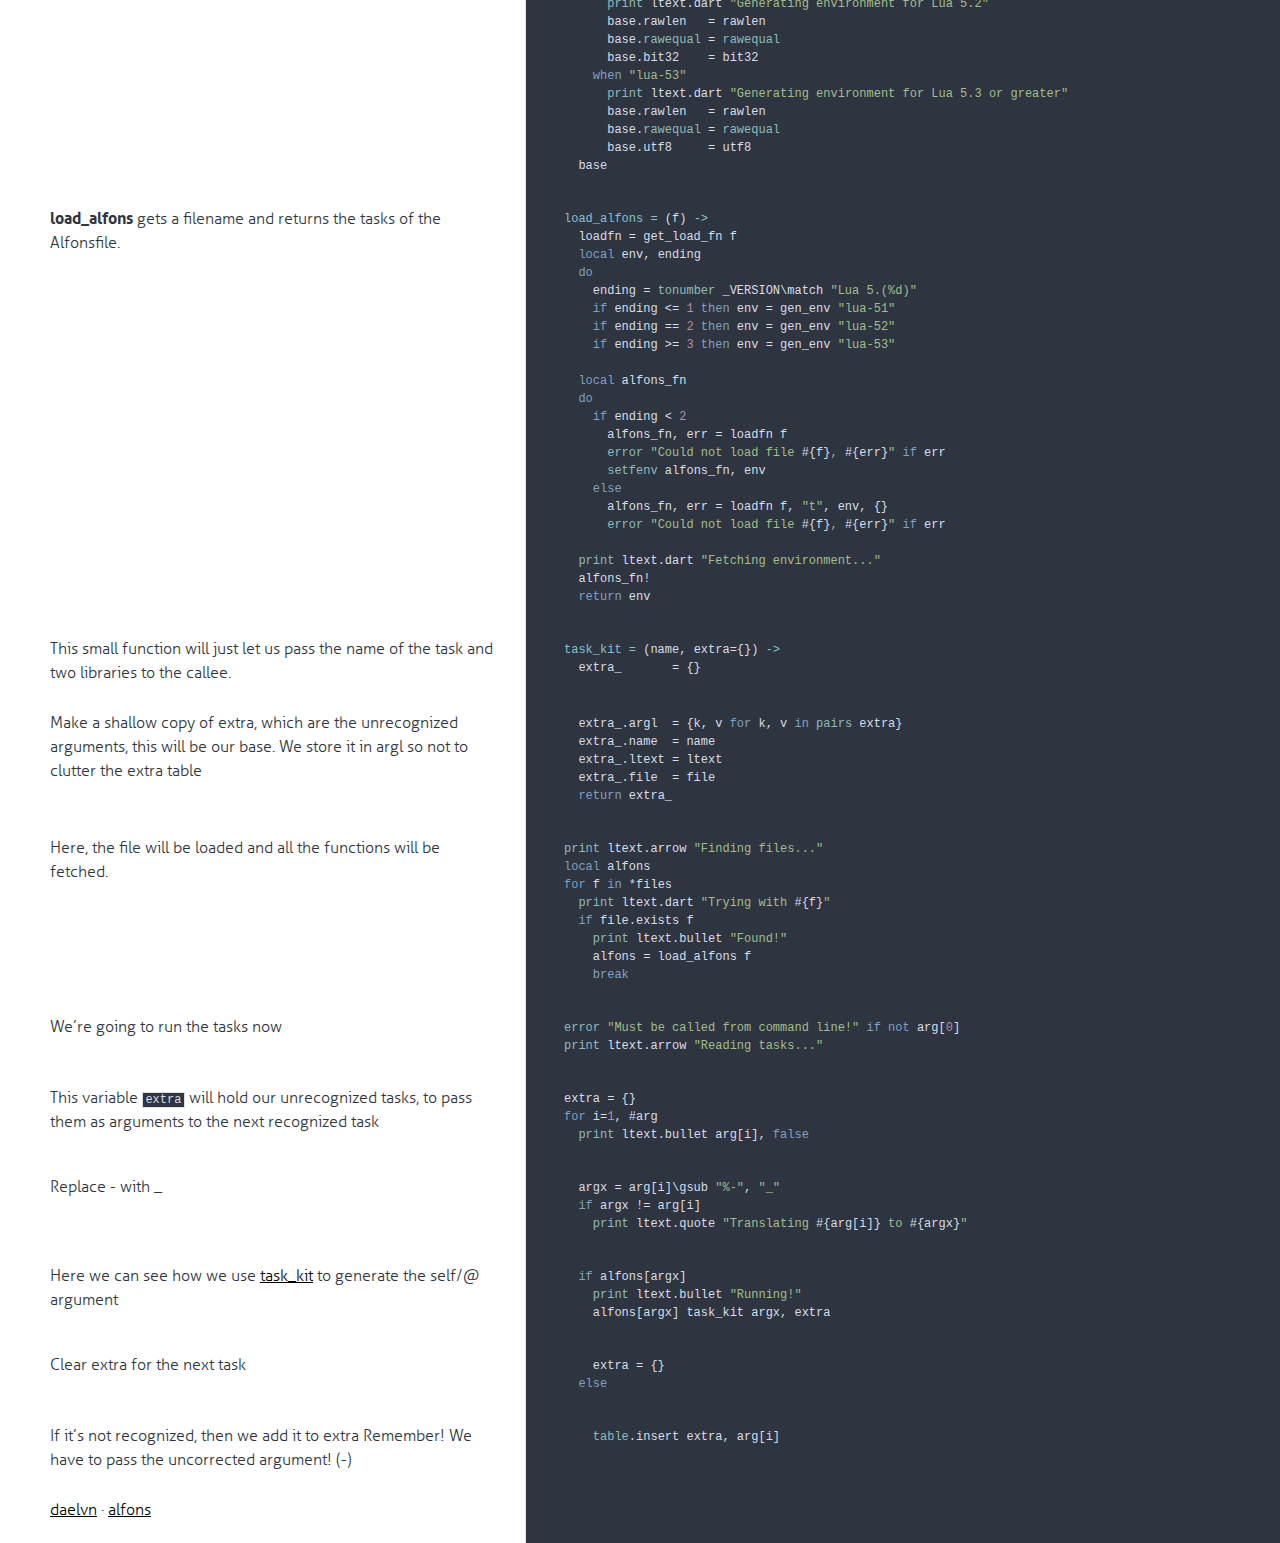
==== commit e94803f8: "Fixed a bug about hyphenation" ====
--- a/docs/index.html
+++ b/docs/index.html
@@ -126,6 +126,40 @@
               <div class="pilwrap ">
                 <a class="pilcrow" href="#section-6">&#182;</a>
               </div>
+              <h2 id="contains">contains</h2>
+<p>This small functions will be useful for checking arguments.
+It gets passed to gen_env</p>
+
+            </div>
+            
+            <div class="content"><div class='highlight'><pre><span class="hljs-function"><span class="hljs-title">contains</span> = <span class="hljs-params">(t, value)</span> -&gt;</span> #[v <span class="hljs-keyword">for</span> v <span class="hljs-keyword">in</span> *t <span class="hljs-keyword">when</span> v == value] != <span class="hljs-number">0</span></pre></div></div>
+            
+        </li>
+        
+        
+        <li id="section-7">
+            <div class="annotation">
+              
+              <div class="pilwrap ">
+                <a class="pilcrow" href="#section-7">&#182;</a>
+              </div>
+              <h2 id="has">has</h2>
+<p>Similar to contains, but check whenever the argument <em>starts</em> with value.
+This is useful for arguments that take values</p>
+
+            </div>
+            
+            <div class="content"><div class='highlight'><pre><span class="hljs-function"><span class="hljs-title">has</span> = <span class="hljs-params">(t, argname)</span> -&gt;</span> #[v <span class="hljs-keyword">for</span> v <span class="hljs-keyword">in</span> *t <span class="hljs-keyword">when</span> v\match <span class="hljs-string">"^<span class="hljs-subst">#{argname}</span>"</span>] != <span class="hljs-number">0</span></pre></div></div>
+            
+        </li>
+        
+        
+        <li id="section-8">
+            <div class="annotation">
+              
+              <div class="pilwrap ">
+                <a class="pilcrow" href="#section-8">&#182;</a>
+              </div>
               <p><strong>gen_env</strong> will generate an environment based on the version we’re running on</p>
 
             </div>
@@ -140,6 +174,8 @@
     :<span class="hljs-built_in">coroutine</span>, :<span class="hljs-built_in">debug</span>, :<span class="hljs-built_in">io</span>, :<span class="hljs-built_in">math</span>, :<span class="hljs-built_in">os</span>, :<span class="hljs-built_in">package</span>, :<span class="hljs-built_in">string</span>, :<span class="hljs-built_in">table</span>
 
     :<span class="hljs-built_in">_VERSION</span>
+
+    :contains, :has
   }
   <span class="hljs-keyword">switch</span> version
     <span class="hljs-keyword">when</span> <span class="hljs-string">"lua-51"</span>
@@ -163,11 +199,11 @@
         </li>
         
         
-        <li id="section-7">
-            <div class="annotation">
-              
-              <div class="pilwrap ">
-                <a class="pilcrow" href="#section-7">&#182;</a>
+        <li id="section-9">
+            <div class="annotation">
+              
+              <div class="pilwrap ">
+                <a class="pilcrow" href="#section-9">&#182;</a>
               </div>
               <p><strong>load_alfons</strong> gets a filename and returns the tasks of the Alfonsfile.</p>
 
@@ -199,11 +235,11 @@
         </li>
         
         
-        <li id="section-8">
-            <div class="annotation">
-              
-              <div class="pilwrap ">
-                <a class="pilcrow" href="#section-8">&#182;</a>
+        <li id="section-10">
+            <div class="annotation">
+              
+              <div class="pilwrap ">
+                <a class="pilcrow" href="#section-10">&#182;</a>
               </div>
               <p><a name="task_kit"></a>
 This small function will just let us pass the name of the task and two libraries
@@ -217,11 +253,11 @@
         </li>
         
         
-        <li id="section-9">
-            <div class="annotation">
-              
-              <div class="pilwrap ">
-                <a class="pilcrow" href="#section-9">&#182;</a>
+        <li id="section-11">
+            <div class="annotation">
+              
+              <div class="pilwrap ">
+                <a class="pilcrow" href="#section-11">&#182;</a>
               </div>
               <p>Make a shallow copy of extra, which are the unrecognized arguments, this will be our base.
 We store it in argl so not to clutter the extra table</p>
@@ -237,11 +273,11 @@
         </li>
         
         
-        <li id="section-10">
-            <div class="annotation">
-              
-              <div class="pilwrap ">
-                <a class="pilcrow" href="#section-10">&#182;</a>
+        <li id="section-12">
+            <div class="annotation">
+              
+              <div class="pilwrap ">
+                <a class="pilcrow" href="#section-12">&#182;</a>
               </div>
               <p>Here, the file will be loaded and all the functions will be fetched.</p>
 
@@ -259,11 +295,11 @@
         </li>
         
         
-        <li id="section-11">
-            <div class="annotation">
-              
-              <div class="pilwrap ">
-                <a class="pilcrow" href="#section-11">&#182;</a>
+        <li id="section-13">
+            <div class="annotation">
+              
+              <div class="pilwrap ">
+                <a class="pilcrow" href="#section-13">&#182;</a>
               </div>
               <p>We’re going to run the tasks now</p>
 
@@ -275,11 +311,11 @@
         </li>
         
         
-        <li id="section-12">
-            <div class="annotation">
-              
-              <div class="pilwrap ">
-                <a class="pilcrow" href="#section-12">&#182;</a>
+        <li id="section-14">
+            <div class="annotation">
+              
+              <div class="pilwrap ">
+                <a class="pilcrow" href="#section-14">&#182;</a>
               </div>
               <p>This variable <code>extra</code> will hold our unrecognized tasks, to pass them as arguments to the next recognized task</p>
 
@@ -292,11 +328,11 @@
         </li>
         
         
-        <li id="section-13">
-            <div class="annotation">
-              
-              <div class="pilwrap ">
-                <a class="pilcrow" href="#section-13">&#182;</a>
+        <li id="section-15">
+            <div class="annotation">
+              
+              <div class="pilwrap ">
+                <a class="pilcrow" href="#section-15">&#182;</a>
               </div>
               <p>Replace - with _</p>
 
@@ -309,11 +345,11 @@
         </li>
         
         
-        <li id="section-14">
-            <div class="annotation">
-              
-              <div class="pilwrap ">
-                <a class="pilcrow" href="#section-14">&#182;</a>
+        <li id="section-16">
+            <div class="annotation">
+              
+              <div class="pilwrap ">
+                <a class="pilcrow" href="#section-16">&#182;</a>
               </div>
               <p>Here we can see how we use <a href="#task_kit">task_kit</a> to generate the self/@ argument </p>
 
@@ -326,11 +362,11 @@
         </li>
         
         
-        <li id="section-15">
-            <div class="annotation">
-              
-              <div class="pilwrap ">
-                <a class="pilcrow" href="#section-15">&#182;</a>
+        <li id="section-17">
+            <div class="annotation">
+              
+              <div class="pilwrap ">
+                <a class="pilcrow" href="#section-17">&#182;</a>
               </div>
               <p>Clear extra for the next task</p>
 
@@ -342,26 +378,27 @@
         </li>
         
         
-        <li id="section-16">
-            <div class="annotation">
-              
-              <div class="pilwrap ">
-                <a class="pilcrow" href="#section-16">&#182;</a>
-              </div>
-              <p>If it’s not recognized, then we add it to extra</p>
-
-            </div>
-            
-            <div class="content"><div class='highlight'><pre>    <span class="hljs-built_in">table</span>.insert extra, argx</pre></div></div>
-            
-        </li>
-        
-        
-        <li id="section-17">
-            <div class="annotation">
-              
-              <div class="pilwrap ">
-                <a class="pilcrow" href="#section-17">&#182;</a>
+        <li id="section-18">
+            <div class="annotation">
+              
+              <div class="pilwrap ">
+                <a class="pilcrow" href="#section-18">&#182;</a>
+              </div>
+              <p>If it’s not recognized, then we add it to extra
+Remember! We have to pass the uncorrected argument! (-)</p>
+
+            </div>
+            
+            <div class="content"><div class='highlight'><pre>    <span class="hljs-built_in">table</span>.insert extra, arg[i]</pre></div></div>
+            
+        </li>
+        
+        
+        <li id="section-19">
+            <div class="annotation">
+              
+              <div class="pilwrap ">
+                <a class="pilcrow" href="#section-19">&#182;</a>
               </div>
               <p><a href="https://github.com/daelvn">daelvn</a> · <a href="https://alfons.daelvn.ga">alfons</a></p>
 
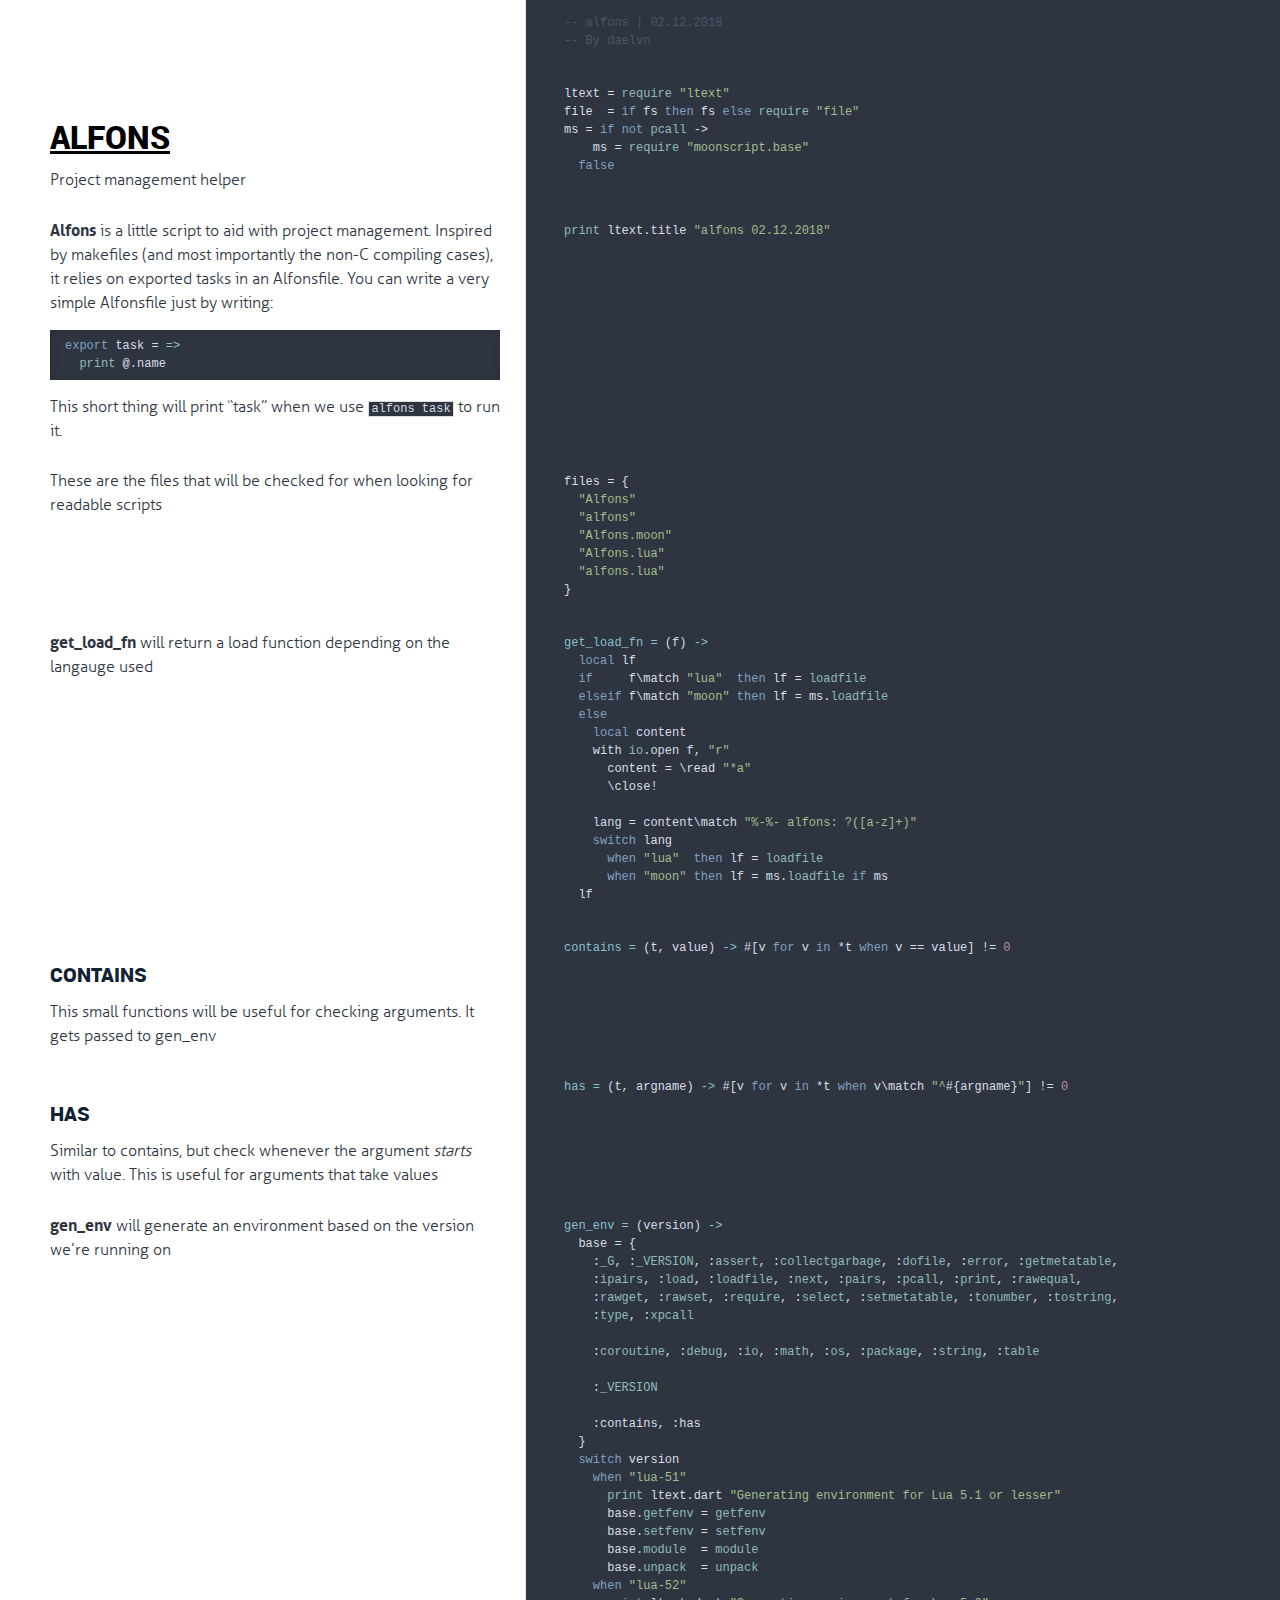
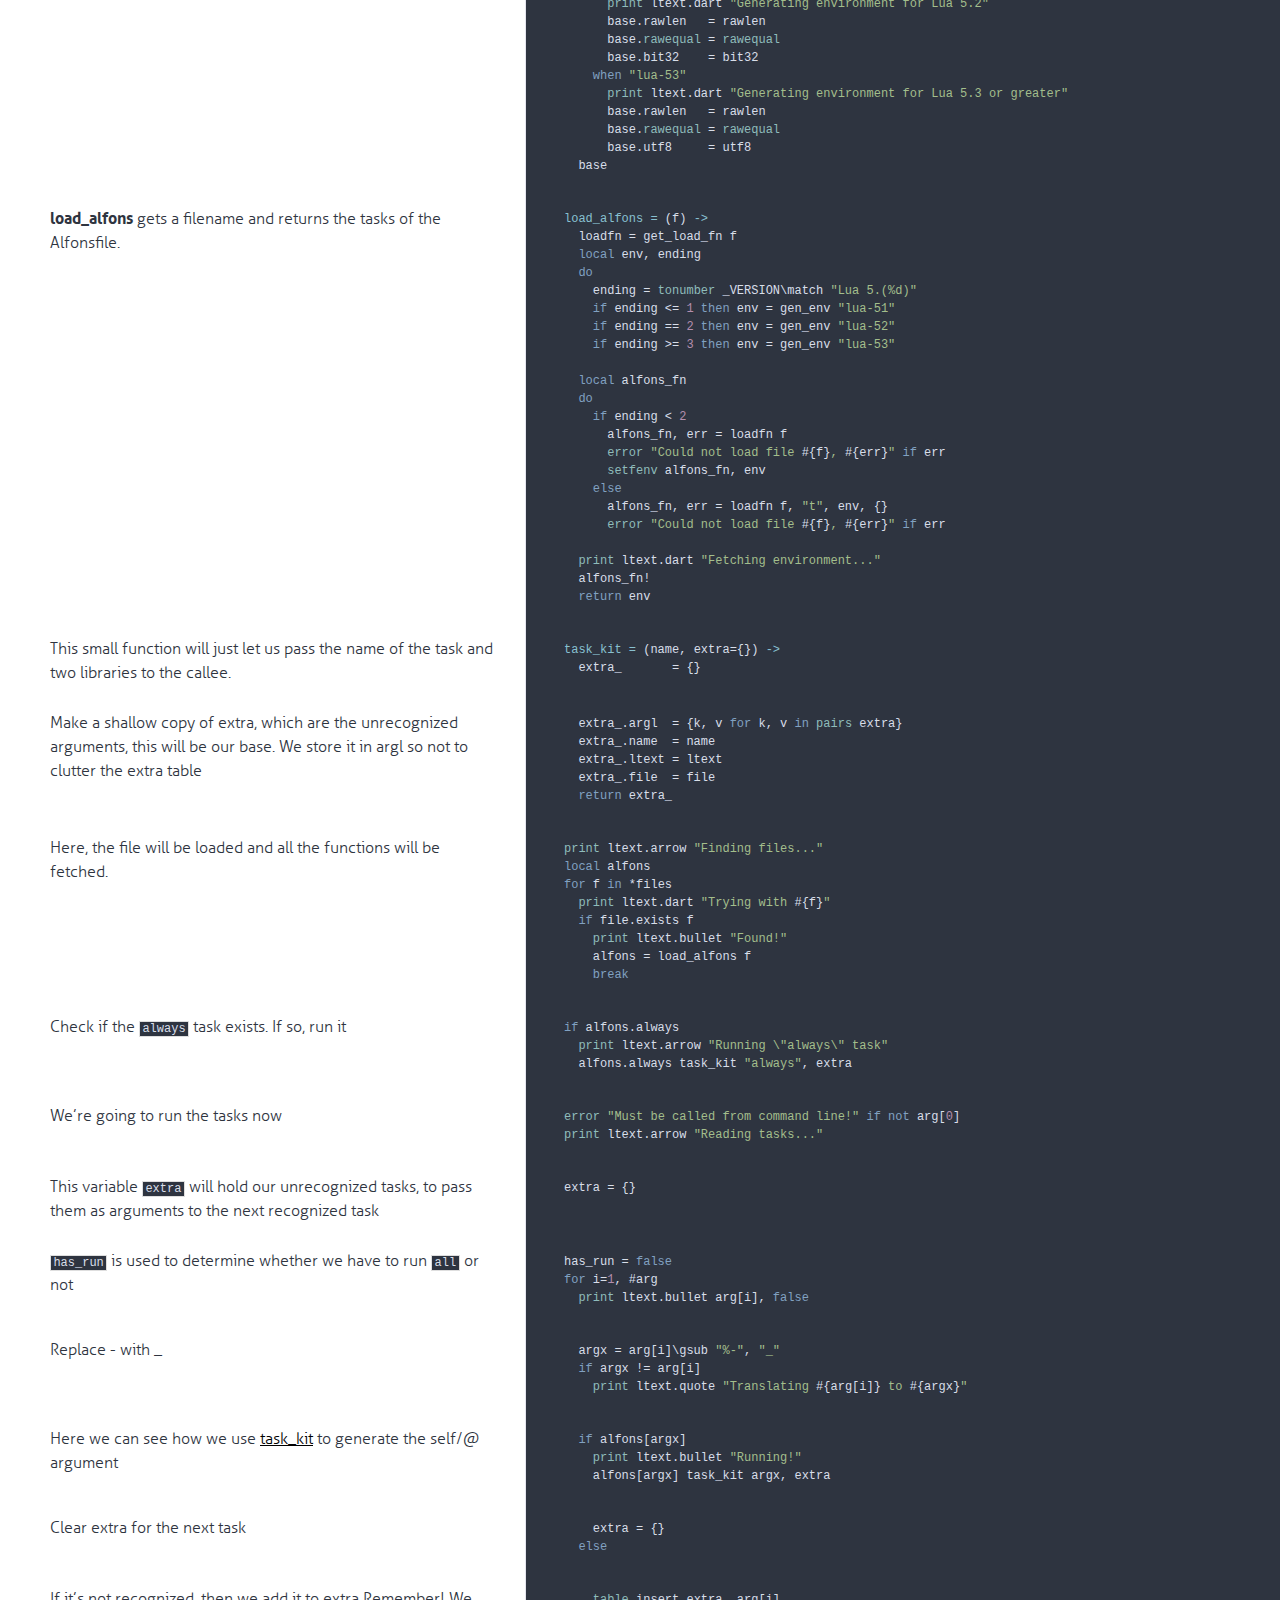
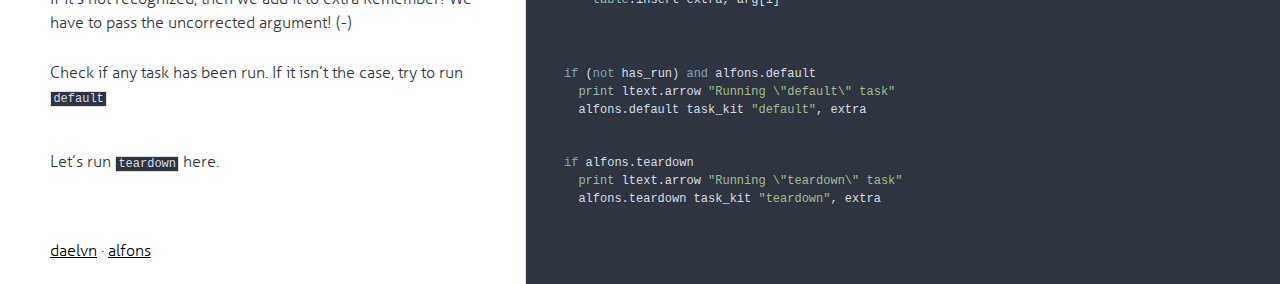
==== commit ea823482: "Added predetermined tasks" ====
--- a/docs/index.html
+++ b/docs/index.html
@@ -301,6 +301,23 @@
               <div class="pilwrap ">
                 <a class="pilcrow" href="#section-13">&#182;</a>
               </div>
+              <p>Check if the <code>always</code> task exists. If so, run it</p>
+
+            </div>
+            
+            <div class="content"><div class='highlight'><pre><span class="hljs-keyword">if</span> alfons.always
+  <span class="hljs-built_in">print</span> ltext.arrow <span class="hljs-string">"Running \"always\" task"</span>
+  alfons.always task_kit <span class="hljs-string">"always"</span>, extra</pre></div></div>
+            
+        </li>
+        
+        
+        <li id="section-14">
+            <div class="annotation">
+              
+              <div class="pilwrap ">
+                <a class="pilcrow" href="#section-14">&#182;</a>
+              </div>
               <p>We’re going to run the tasks now</p>
 
             </div>
@@ -311,28 +328,43 @@
         </li>
         
         
-        <li id="section-14">
-            <div class="annotation">
-              
-              <div class="pilwrap ">
-                <a class="pilcrow" href="#section-14">&#182;</a>
+        <li id="section-15">
+            <div class="annotation">
+              
+              <div class="pilwrap ">
+                <a class="pilcrow" href="#section-15">&#182;</a>
               </div>
               <p>This variable <code>extra</code> will hold our unrecognized tasks, to pass them as arguments to the next recognized task</p>
 
             </div>
             
-            <div class="content"><div class='highlight'><pre>extra = {}
+            <div class="content"><div class='highlight'><pre>extra = {}</pre></div></div>
+            
+        </li>
+        
+        
+        <li id="section-16">
+            <div class="annotation">
+              
+              <div class="pilwrap ">
+                <a class="pilcrow" href="#section-16">&#182;</a>
+              </div>
+              <p><code>has_run</code> is used to determine whether we have to run <code>all</code> or not</p>
+
+            </div>
+            
+            <div class="content"><div class='highlight'><pre>has_run = <span class="hljs-literal">false</span>
 <span class="hljs-keyword">for</span> i=<span class="hljs-number">1</span>, #arg
   <span class="hljs-built_in">print</span> ltext.bullet arg[i], <span class="hljs-literal">false</span></pre></div></div>
             
         </li>
         
         
-        <li id="section-15">
-            <div class="annotation">
-              
-              <div class="pilwrap ">
-                <a class="pilcrow" href="#section-15">&#182;</a>
+        <li id="section-17">
+            <div class="annotation">
+              
+              <div class="pilwrap ">
+                <a class="pilcrow" href="#section-17">&#182;</a>
               </div>
               <p>Replace - with _</p>
 
@@ -345,11 +377,11 @@
         </li>
         
         
-        <li id="section-16">
-            <div class="annotation">
-              
-              <div class="pilwrap ">
-                <a class="pilcrow" href="#section-16">&#182;</a>
+        <li id="section-18">
+            <div class="annotation">
+              
+              <div class="pilwrap ">
+                <a class="pilcrow" href="#section-18">&#182;</a>
               </div>
               <p>Here we can see how we use <a href="#task_kit">task_kit</a> to generate the self/@ argument </p>
 
@@ -362,11 +394,11 @@
         </li>
         
         
-        <li id="section-17">
-            <div class="annotation">
-              
-              <div class="pilwrap ">
-                <a class="pilcrow" href="#section-17">&#182;</a>
+        <li id="section-19">
+            <div class="annotation">
+              
+              <div class="pilwrap ">
+                <a class="pilcrow" href="#section-19">&#182;</a>
               </div>
               <p>Clear extra for the next task</p>
 
@@ -378,11 +410,11 @@
         </li>
         
         
-        <li id="section-18">
-            <div class="annotation">
-              
-              <div class="pilwrap ">
-                <a class="pilcrow" href="#section-18">&#182;</a>
+        <li id="section-20">
+            <div class="annotation">
+              
+              <div class="pilwrap ">
+                <a class="pilcrow" href="#section-20">&#182;</a>
               </div>
               <p>If it’s not recognized, then we add it to extra
 Remember! We have to pass the uncorrected argument! (-)</p>
@@ -394,11 +426,45 @@
         </li>
         
         
-        <li id="section-19">
-            <div class="annotation">
-              
-              <div class="pilwrap ">
-                <a class="pilcrow" href="#section-19">&#182;</a>
+        <li id="section-21">
+            <div class="annotation">
+              
+              <div class="pilwrap ">
+                <a class="pilcrow" href="#section-21">&#182;</a>
+              </div>
+              <p>Check if any task has been run. If it isn’t the case, try to run <code>default</code></p>
+
+            </div>
+            
+            <div class="content"><div class='highlight'><pre><span class="hljs-keyword">if</span> (<span class="hljs-keyword">not</span> has_run) <span class="hljs-keyword">and</span> alfons.default
+  <span class="hljs-built_in">print</span> ltext.arrow <span class="hljs-string">"Running \"default\" task"</span>
+  alfons.default task_kit <span class="hljs-string">"default"</span>, extra</pre></div></div>
+            
+        </li>
+        
+        
+        <li id="section-22">
+            <div class="annotation">
+              
+              <div class="pilwrap ">
+                <a class="pilcrow" href="#section-22">&#182;</a>
+              </div>
+              <p>Let’s run <code>teardown</code> here.</p>
+
+            </div>
+            
+            <div class="content"><div class='highlight'><pre><span class="hljs-keyword">if</span> alfons.teardown
+  <span class="hljs-built_in">print</span> ltext.arrow <span class="hljs-string">"Running \"teardown\" task"</span>
+  alfons.teardown task_kit <span class="hljs-string">"teardown"</span>, extra</pre></div></div>
+            
+        </li>
+        
+        
+        <li id="section-23">
+            <div class="annotation">
+              
+              <div class="pilwrap ">
+                <a class="pilcrow" href="#section-23">&#182;</a>
               </div>
               <p><a href="https://github.com/daelvn">daelvn</a> · <a href="https://alfons.daelvn.ga">alfons</a></p>
 
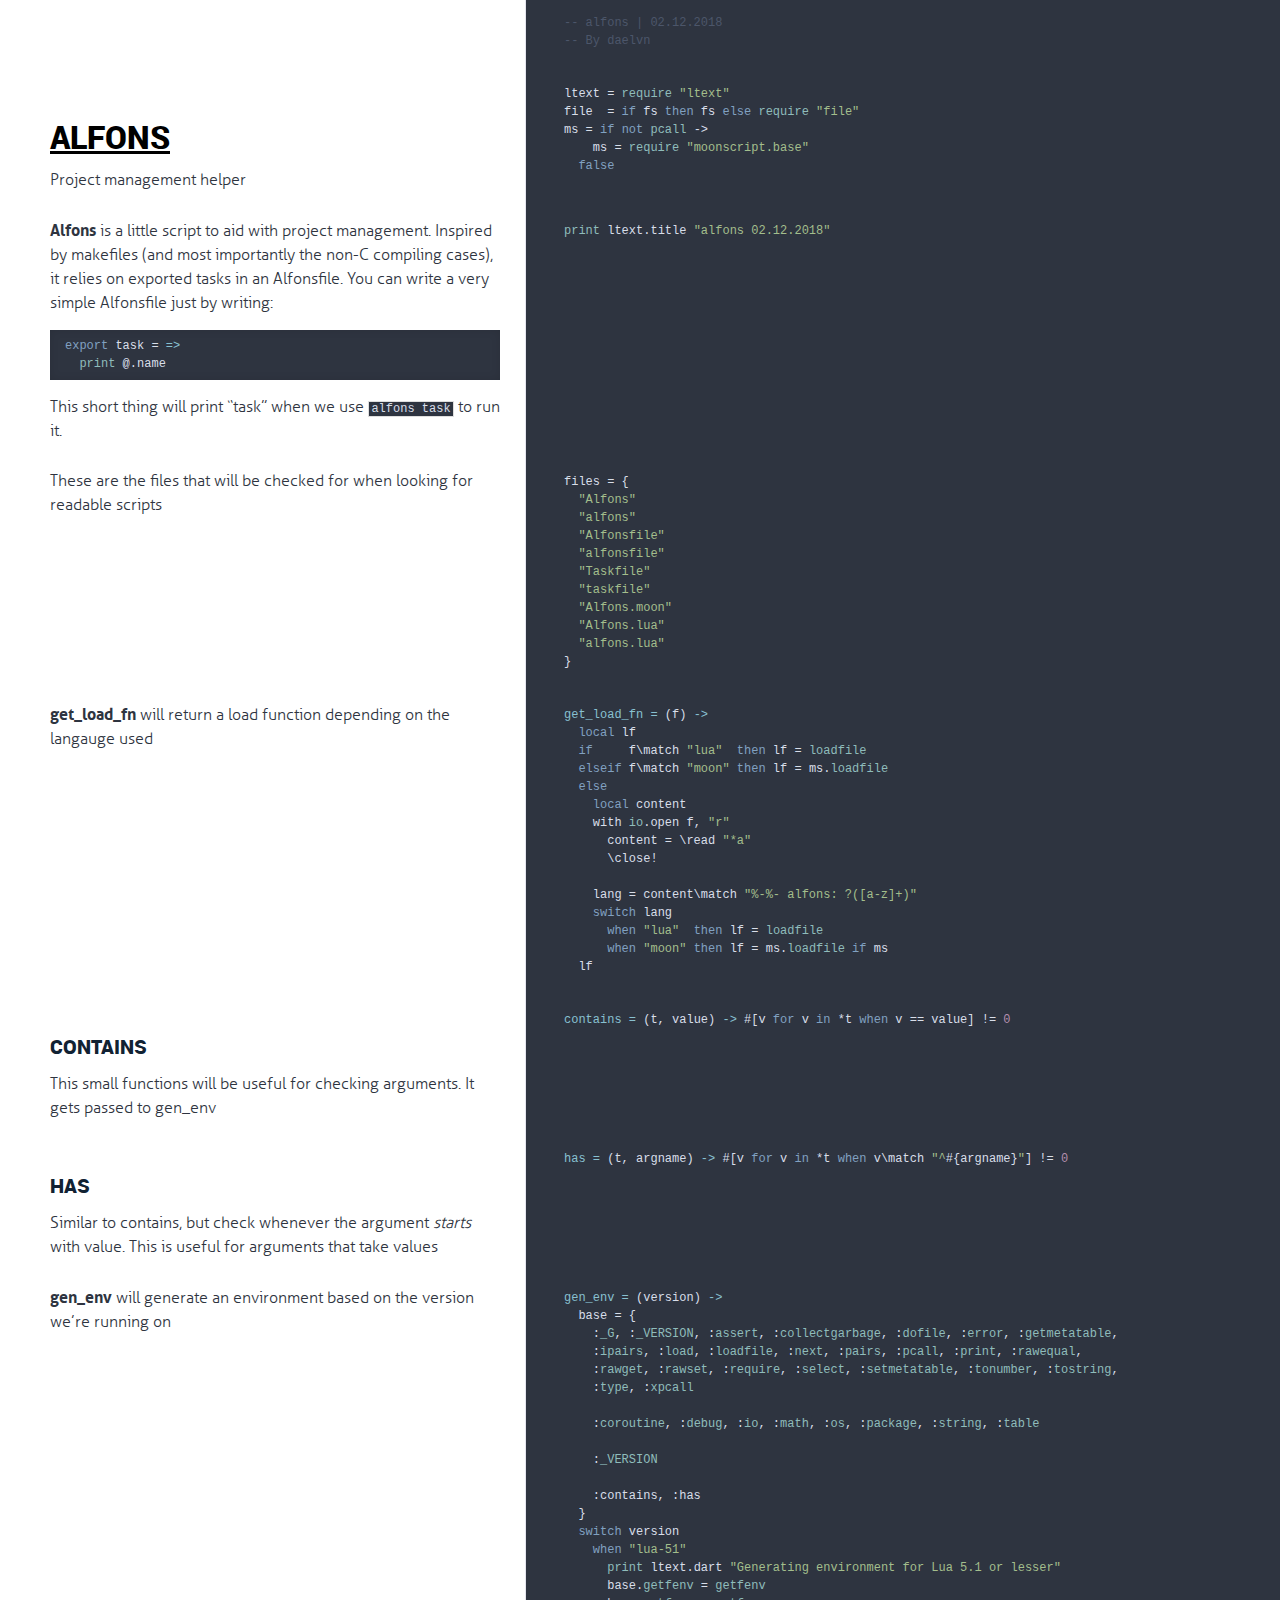
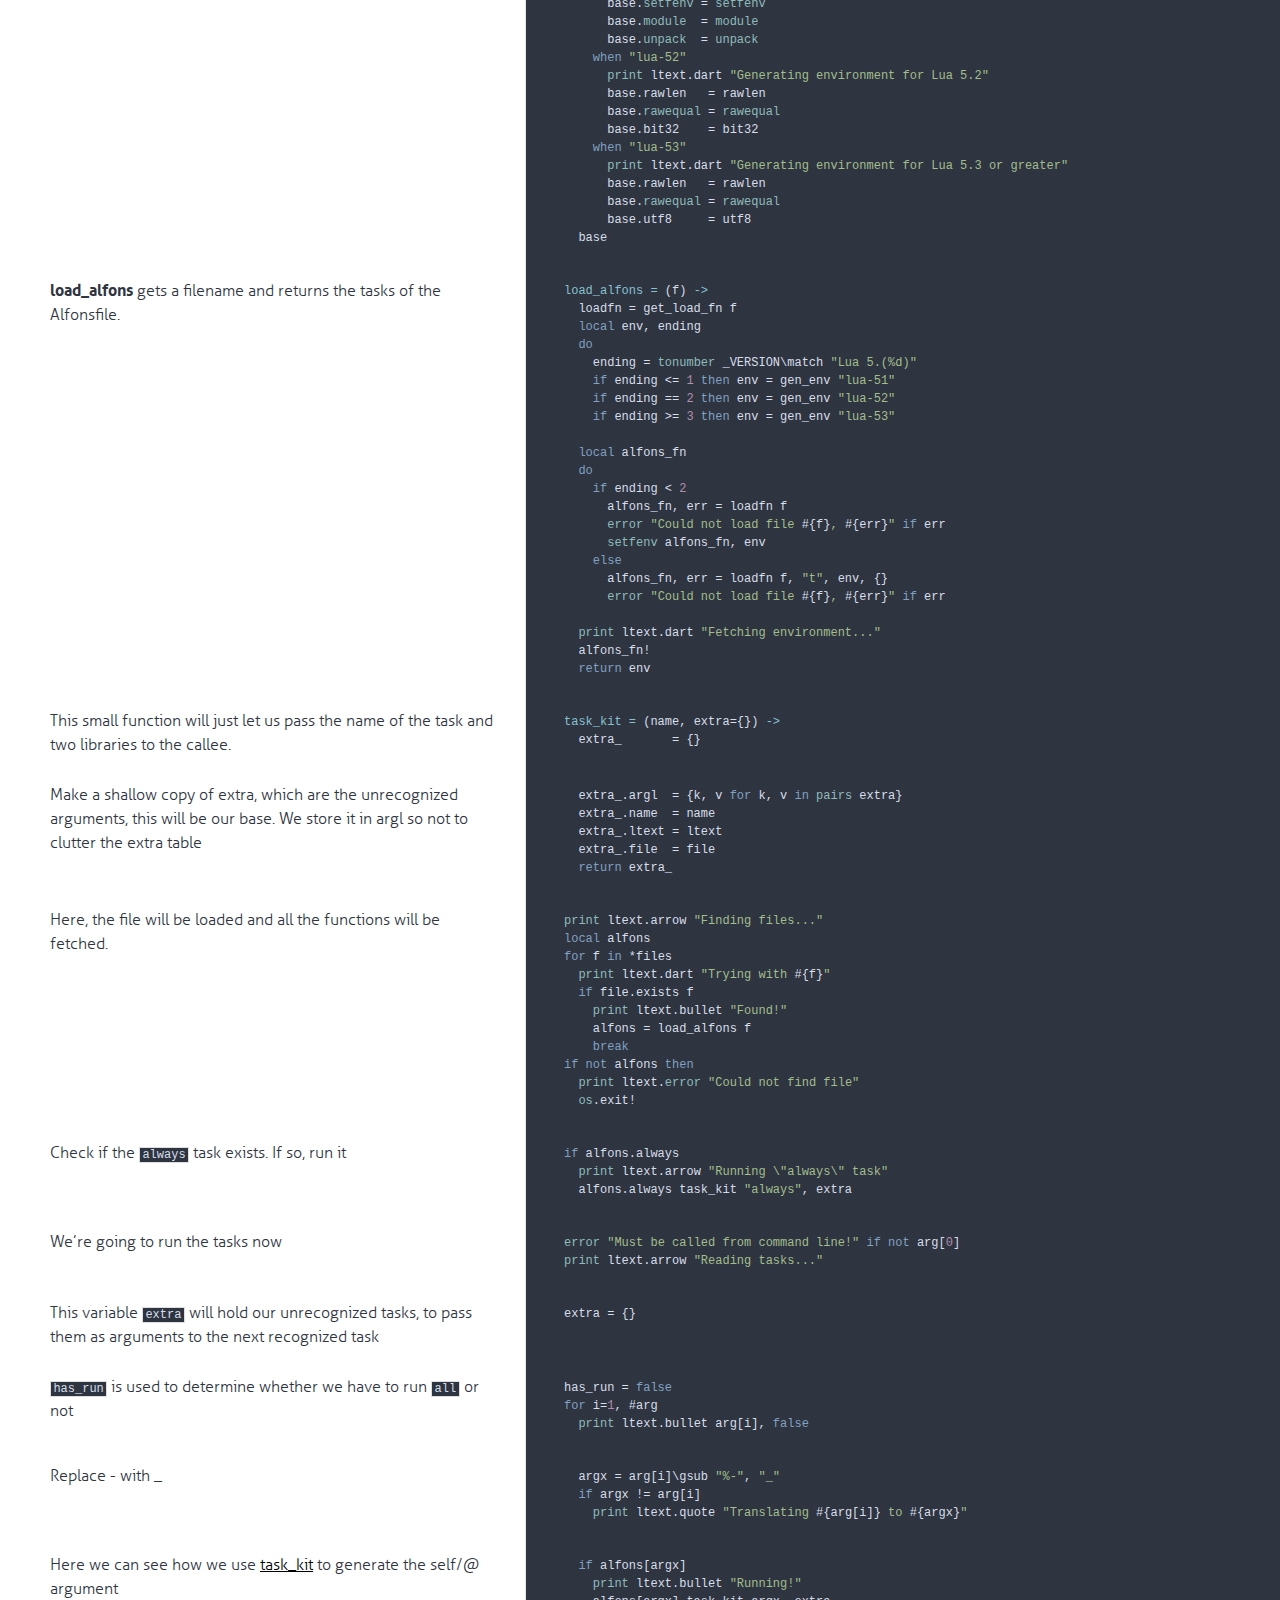
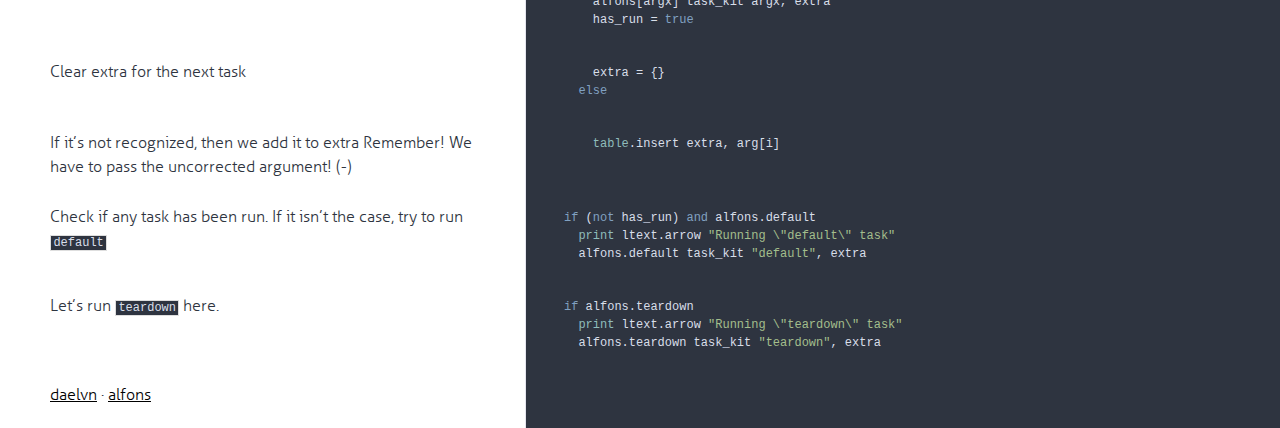
==== commit 0d0e9eed: "Now Alfons will error properly if a file hasn't been found" ====
--- a/docs/index.html
+++ b/docs/index.html
@@ -83,6 +83,10 @@
             <div class="content"><div class='highlight'><pre>files = {
   <span class="hljs-string">"Alfons"</span>
   <span class="hljs-string">"alfons"</span>
+  <span class="hljs-string">"Alfonsfile"</span>
+  <span class="hljs-string">"alfonsfile"</span>
+  <span class="hljs-string">"Taskfile"</span>
+  <span class="hljs-string">"taskfile"</span>
   <span class="hljs-string">"Alfons.moon"</span>
   <span class="hljs-string">"Alfons.lua"</span>
   <span class="hljs-string">"alfons.lua"</span>
@@ -290,7 +294,10 @@
   <span class="hljs-keyword">if</span> file.exists f
     <span class="hljs-built_in">print</span> ltext.bullet <span class="hljs-string">"Found!"</span>
     alfons = load_alfons f
-    <span class="hljs-keyword">break</span></pre></div></div>
+    <span class="hljs-keyword">break</span>
+<span class="hljs-keyword">if</span> <span class="hljs-keyword">not</span> alfons <span class="hljs-keyword">then</span>
+  <span class="hljs-built_in">print</span> ltext.<span class="hljs-built_in">error</span> <span class="hljs-string">"Could not find file"</span>
+  <span class="hljs-built_in">os</span>.exit!</pre></div></div>
             
         </li>
         
@@ -389,7 +396,8 @@
             
             <div class="content"><div class='highlight'><pre>  <span class="hljs-keyword">if</span> alfons[argx]
     <span class="hljs-built_in">print</span> ltext.bullet <span class="hljs-string">"Running!"</span>
-    alfons[argx] task_kit argx, extra</pre></div></div>
+    alfons[argx] task_kit argx, extra
+    has_run = <span class="hljs-literal">true</span></pre></div></div>
             
         </li>
         
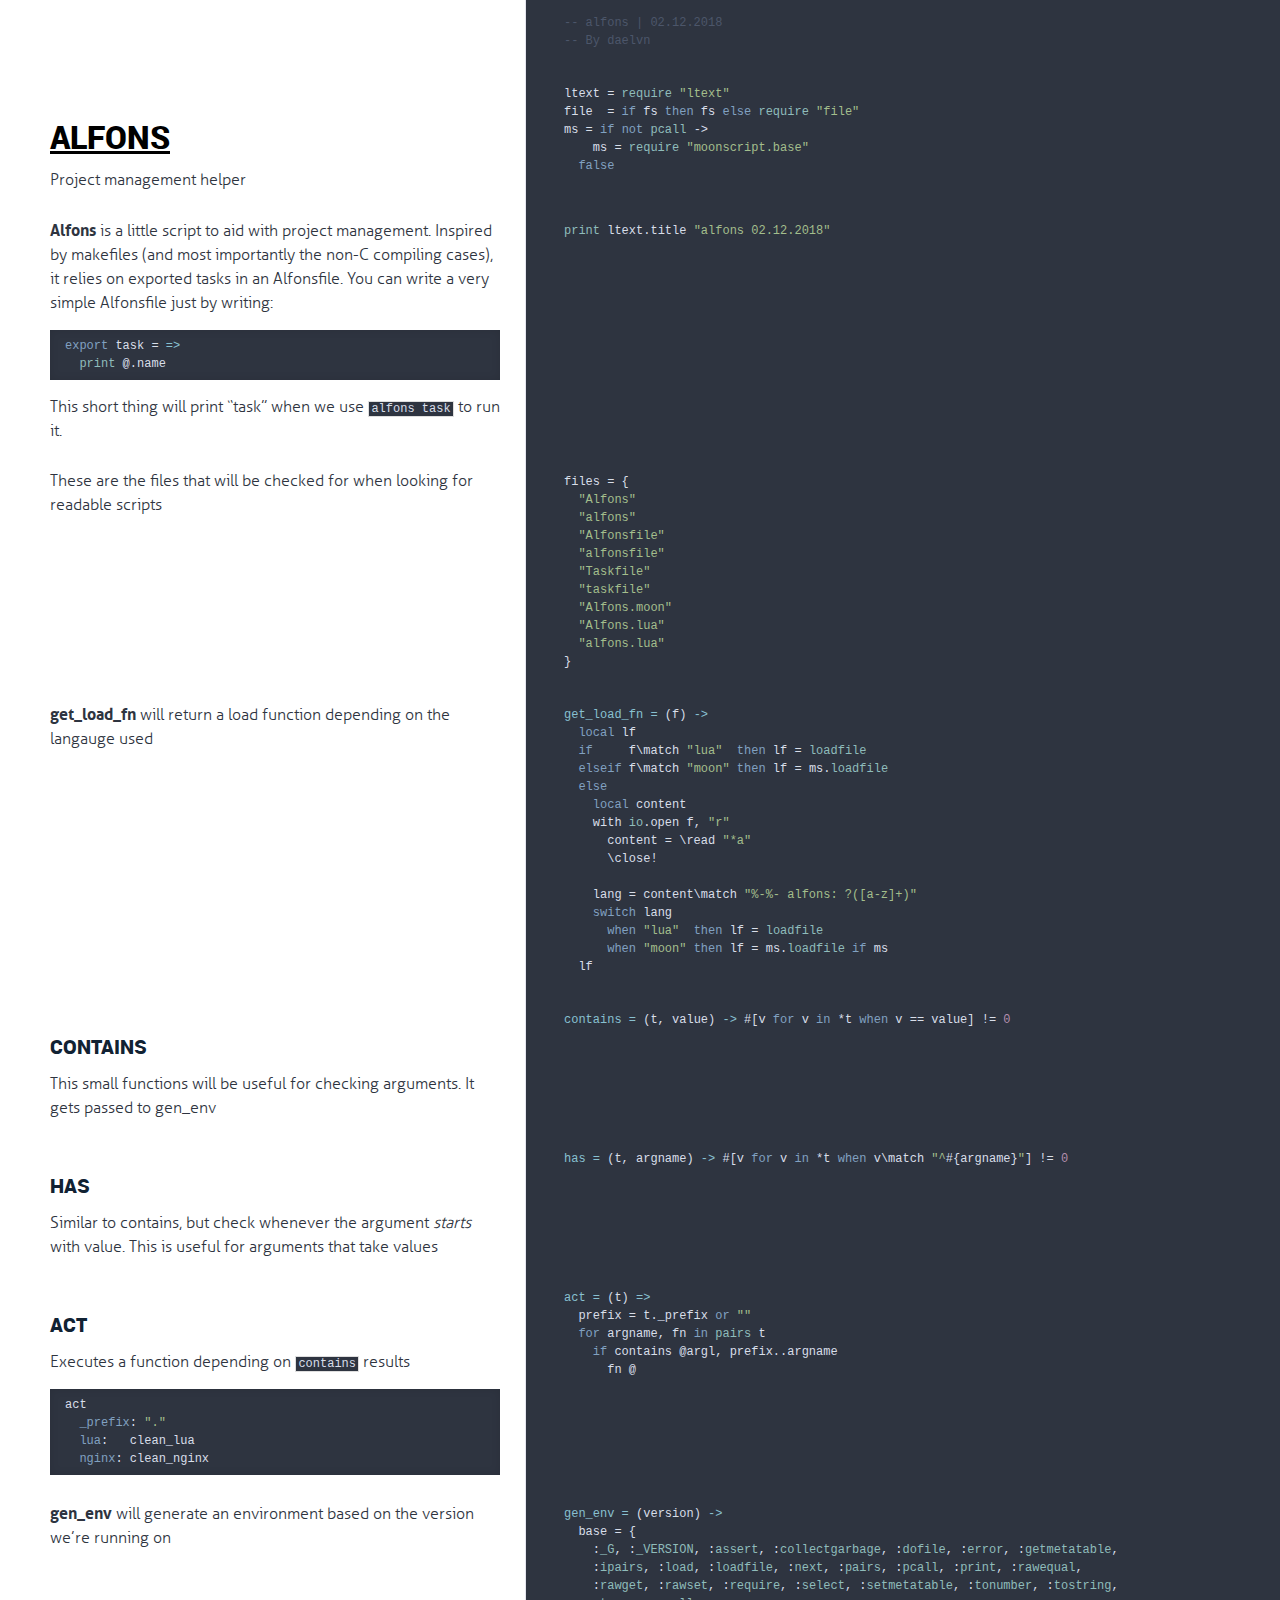
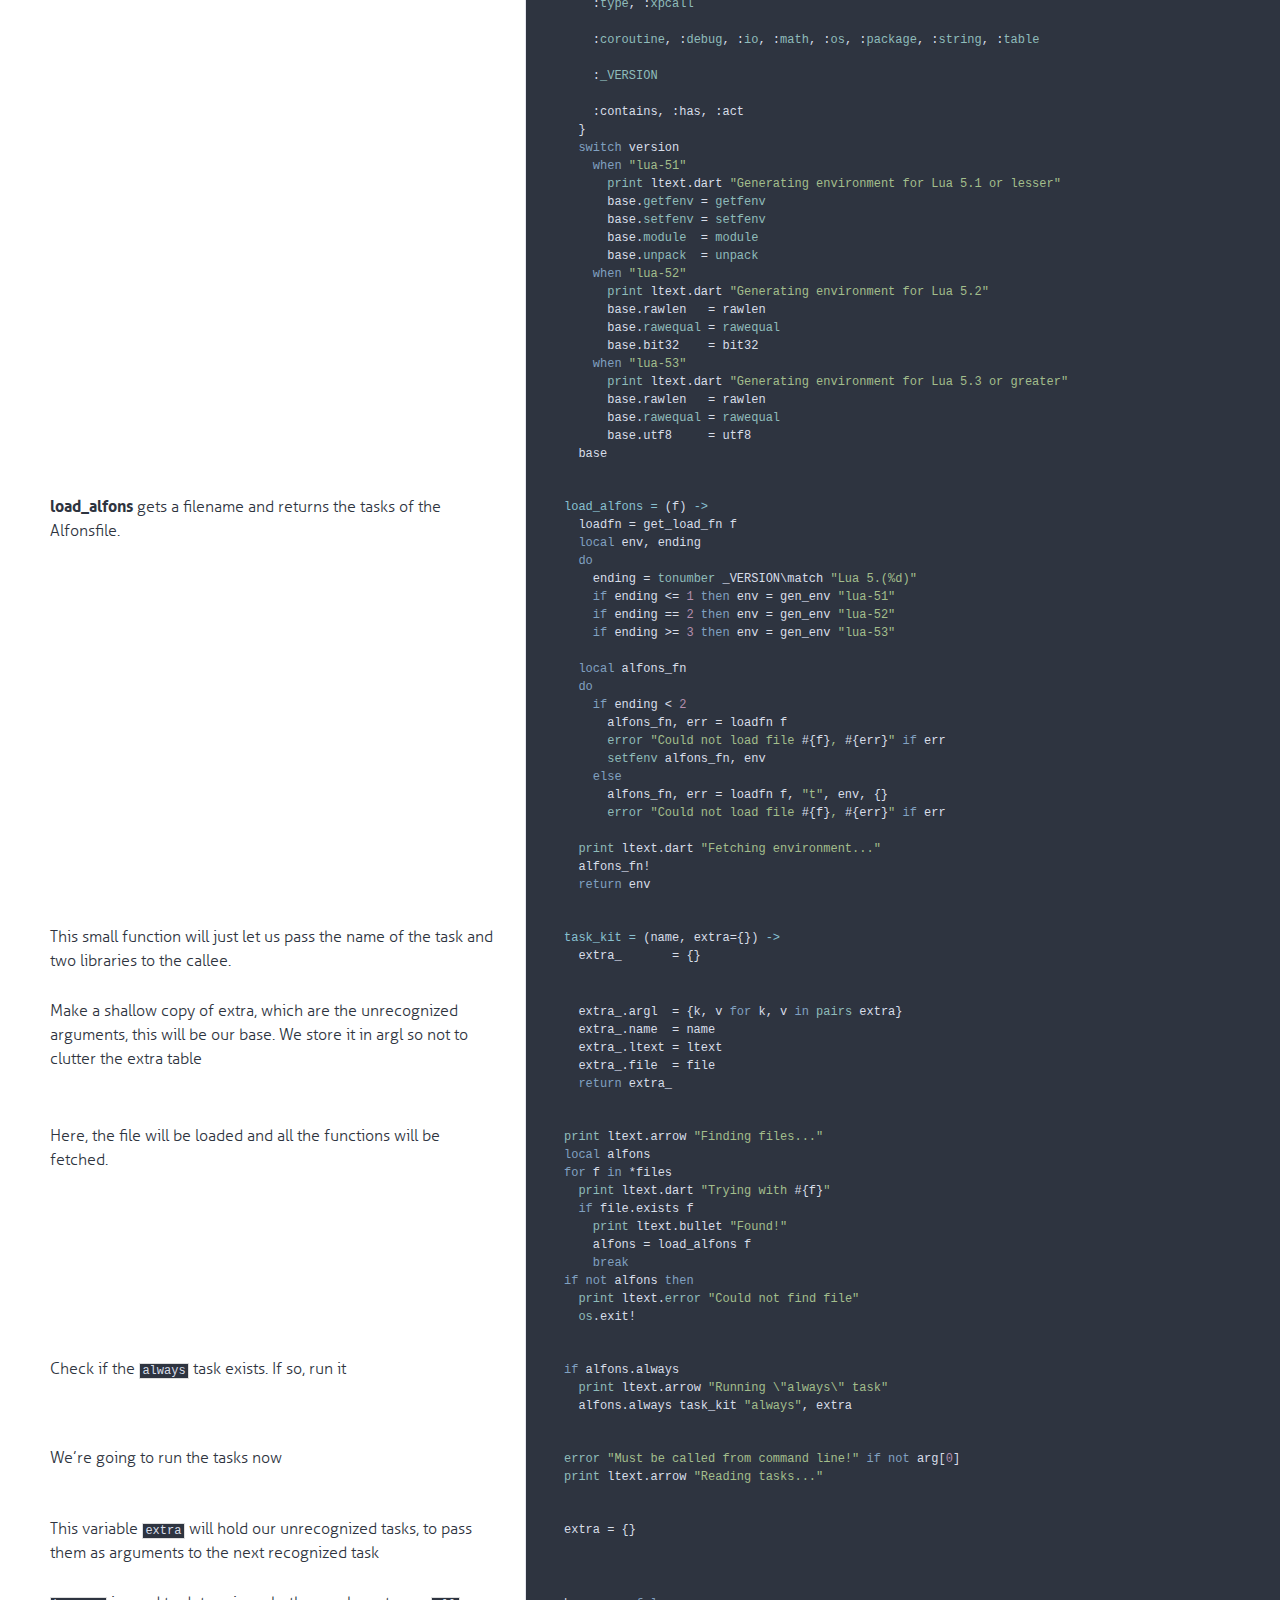
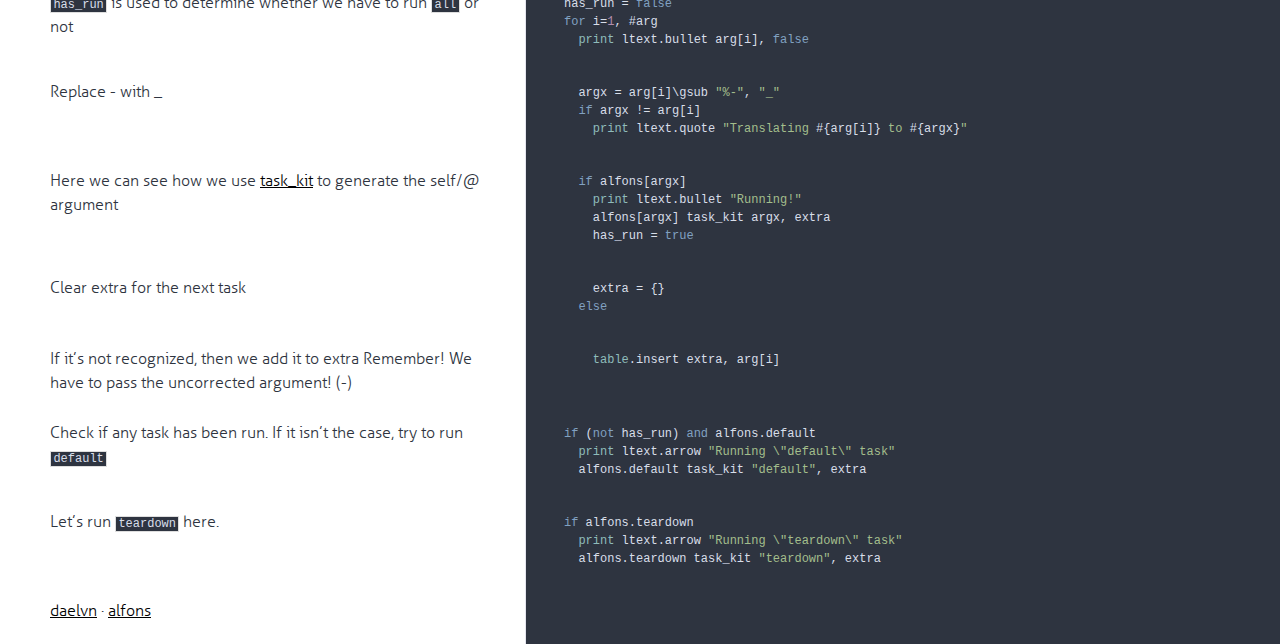
==== commit fda63e08: "Colossal error" ====
--- a/docs/index.html
+++ b/docs/index.html
@@ -164,6 +164,30 @@
               <div class="pilwrap ">
                 <a class="pilcrow" href="#section-8">&#182;</a>
               </div>
+              <h2 id="act">act</h2>
+<p>Executes a function depending on <code>contains</code> results</p>
+<pre><code class="language-moon">act
+  <span class="hljs-name">_prefix</span>: <span class="hljs-string">"."</span>
+  <span class="hljs-name">lua</span>:   clean_lua
+  <span class="hljs-name">nginx</span>: clean_nginx</code></pre>
+
+            </div>
+            
+            <div class="content"><div class='highlight'><pre><span class="hljs-function"><span class="hljs-title">act</span> = <span class="hljs-params">(t)</span> =&gt;</span>
+  prefix = t._prefix <span class="hljs-keyword">or</span> <span class="hljs-string">""</span>
+  <span class="hljs-keyword">for</span> argname, fn <span class="hljs-keyword">in</span> <span class="hljs-built_in">pairs</span> t
+    <span class="hljs-keyword">if</span> contains @argl, prefix..argname
+      fn @</pre></div></div>
+            
+        </li>
+        
+        
+        <li id="section-9">
+            <div class="annotation">
+              
+              <div class="pilwrap ">
+                <a class="pilcrow" href="#section-9">&#182;</a>
+              </div>
               <p><strong>gen_env</strong> will generate an environment based on the version we’re running on</p>
 
             </div>
@@ -179,7 +203,7 @@
 
     :<span class="hljs-built_in">_VERSION</span>
 
-    :contains, :has
+    :contains, :has, :act
   }
   <span class="hljs-keyword">switch</span> version
     <span class="hljs-keyword">when</span> <span class="hljs-string">"lua-51"</span>
@@ -203,11 +227,11 @@
         </li>
         
         
-        <li id="section-9">
-            <div class="annotation">
-              
-              <div class="pilwrap ">
-                <a class="pilcrow" href="#section-9">&#182;</a>
+        <li id="section-10">
+            <div class="annotation">
+              
+              <div class="pilwrap ">
+                <a class="pilcrow" href="#section-10">&#182;</a>
               </div>
               <p><strong>load_alfons</strong> gets a filename and returns the tasks of the Alfonsfile.</p>
 
@@ -239,11 +263,11 @@
         </li>
         
         
-        <li id="section-10">
-            <div class="annotation">
-              
-              <div class="pilwrap ">
-                <a class="pilcrow" href="#section-10">&#182;</a>
+        <li id="section-11">
+            <div class="annotation">
+              
+              <div class="pilwrap ">
+                <a class="pilcrow" href="#section-11">&#182;</a>
               </div>
               <p><a name="task_kit"></a>
 This small function will just let us pass the name of the task and two libraries
@@ -257,11 +281,11 @@
         </li>
         
         
-        <li id="section-11">
-            <div class="annotation">
-              
-              <div class="pilwrap ">
-                <a class="pilcrow" href="#section-11">&#182;</a>
+        <li id="section-12">
+            <div class="annotation">
+              
+              <div class="pilwrap ">
+                <a class="pilcrow" href="#section-12">&#182;</a>
               </div>
               <p>Make a shallow copy of extra, which are the unrecognized arguments, this will be our base.
 We store it in argl so not to clutter the extra table</p>
@@ -277,11 +301,11 @@
         </li>
         
         
-        <li id="section-12">
-            <div class="annotation">
-              
-              <div class="pilwrap ">
-                <a class="pilcrow" href="#section-12">&#182;</a>
+        <li id="section-13">
+            <div class="annotation">
+              
+              <div class="pilwrap ">
+                <a class="pilcrow" href="#section-13">&#182;</a>
               </div>
               <p>Here, the file will be loaded and all the functions will be fetched.</p>
 
@@ -302,11 +326,11 @@
         </li>
         
         
-        <li id="section-13">
-            <div class="annotation">
-              
-              <div class="pilwrap ">
-                <a class="pilcrow" href="#section-13">&#182;</a>
+        <li id="section-14">
+            <div class="annotation">
+              
+              <div class="pilwrap ">
+                <a class="pilcrow" href="#section-14">&#182;</a>
               </div>
               <p>Check if the <code>always</code> task exists. If so, run it</p>
 
@@ -319,11 +343,11 @@
         </li>
         
         
-        <li id="section-14">
-            <div class="annotation">
-              
-              <div class="pilwrap ">
-                <a class="pilcrow" href="#section-14">&#182;</a>
+        <li id="section-15">
+            <div class="annotation">
+              
+              <div class="pilwrap ">
+                <a class="pilcrow" href="#section-15">&#182;</a>
               </div>
               <p>We’re going to run the tasks now</p>
 
@@ -335,11 +359,11 @@
         </li>
         
         
-        <li id="section-15">
-            <div class="annotation">
-              
-              <div class="pilwrap ">
-                <a class="pilcrow" href="#section-15">&#182;</a>
+        <li id="section-16">
+            <div class="annotation">
+              
+              <div class="pilwrap ">
+                <a class="pilcrow" href="#section-16">&#182;</a>
               </div>
               <p>This variable <code>extra</code> will hold our unrecognized tasks, to pass them as arguments to the next recognized task</p>
 
@@ -350,11 +374,11 @@
         </li>
         
         
-        <li id="section-16">
-            <div class="annotation">
-              
-              <div class="pilwrap ">
-                <a class="pilcrow" href="#section-16">&#182;</a>
+        <li id="section-17">
+            <div class="annotation">
+              
+              <div class="pilwrap ">
+                <a class="pilcrow" href="#section-17">&#182;</a>
               </div>
               <p><code>has_run</code> is used to determine whether we have to run <code>all</code> or not</p>
 
@@ -367,11 +391,11 @@
         </li>
         
         
-        <li id="section-17">
-            <div class="annotation">
-              
-              <div class="pilwrap ">
-                <a class="pilcrow" href="#section-17">&#182;</a>
+        <li id="section-18">
+            <div class="annotation">
+              
+              <div class="pilwrap ">
+                <a class="pilcrow" href="#section-18">&#182;</a>
               </div>
               <p>Replace - with _</p>
 
@@ -384,11 +408,11 @@
         </li>
         
         
-        <li id="section-18">
-            <div class="annotation">
-              
-              <div class="pilwrap ">
-                <a class="pilcrow" href="#section-18">&#182;</a>
+        <li id="section-19">
+            <div class="annotation">
+              
+              <div class="pilwrap ">
+                <a class="pilcrow" href="#section-19">&#182;</a>
               </div>
               <p>Here we can see how we use <a href="#task_kit">task_kit</a> to generate the self/@ argument </p>
 
@@ -402,11 +426,11 @@
         </li>
         
         
-        <li id="section-19">
-            <div class="annotation">
-              
-              <div class="pilwrap ">
-                <a class="pilcrow" href="#section-19">&#182;</a>
+        <li id="section-20">
+            <div class="annotation">
+              
+              <div class="pilwrap ">
+                <a class="pilcrow" href="#section-20">&#182;</a>
               </div>
               <p>Clear extra for the next task</p>
 
@@ -418,11 +442,11 @@
         </li>
         
         
-        <li id="section-20">
-            <div class="annotation">
-              
-              <div class="pilwrap ">
-                <a class="pilcrow" href="#section-20">&#182;</a>
+        <li id="section-21">
+            <div class="annotation">
+              
+              <div class="pilwrap ">
+                <a class="pilcrow" href="#section-21">&#182;</a>
               </div>
               <p>If it’s not recognized, then we add it to extra
 Remember! We have to pass the uncorrected argument! (-)</p>
@@ -434,11 +458,11 @@
         </li>
         
         
-        <li id="section-21">
-            <div class="annotation">
-              
-              <div class="pilwrap ">
-                <a class="pilcrow" href="#section-21">&#182;</a>
+        <li id="section-22">
+            <div class="annotation">
+              
+              <div class="pilwrap ">
+                <a class="pilcrow" href="#section-22">&#182;</a>
               </div>
               <p>Check if any task has been run. If it isn’t the case, try to run <code>default</code></p>
 
@@ -451,11 +475,11 @@
         </li>
         
         
-        <li id="section-22">
-            <div class="annotation">
-              
-              <div class="pilwrap ">
-                <a class="pilcrow" href="#section-22">&#182;</a>
+        <li id="section-23">
+            <div class="annotation">
+              
+              <div class="pilwrap ">
+                <a class="pilcrow" href="#section-23">&#182;</a>
               </div>
               <p>Let’s run <code>teardown</code> here.</p>
 
@@ -468,11 +492,11 @@
         </li>
         
         
-        <li id="section-23">
-            <div class="annotation">
-              
-              <div class="pilwrap ">
-                <a class="pilcrow" href="#section-23">&#182;</a>
+        <li id="section-24">
+            <div class="annotation">
+              
+              <div class="pilwrap ">
+                <a class="pilcrow" href="#section-24">&#182;</a>
               </div>
               <p><a href="https://github.com/daelvn">daelvn</a> · <a href="https://alfons.daelvn.ga">alfons</a></p>
 
